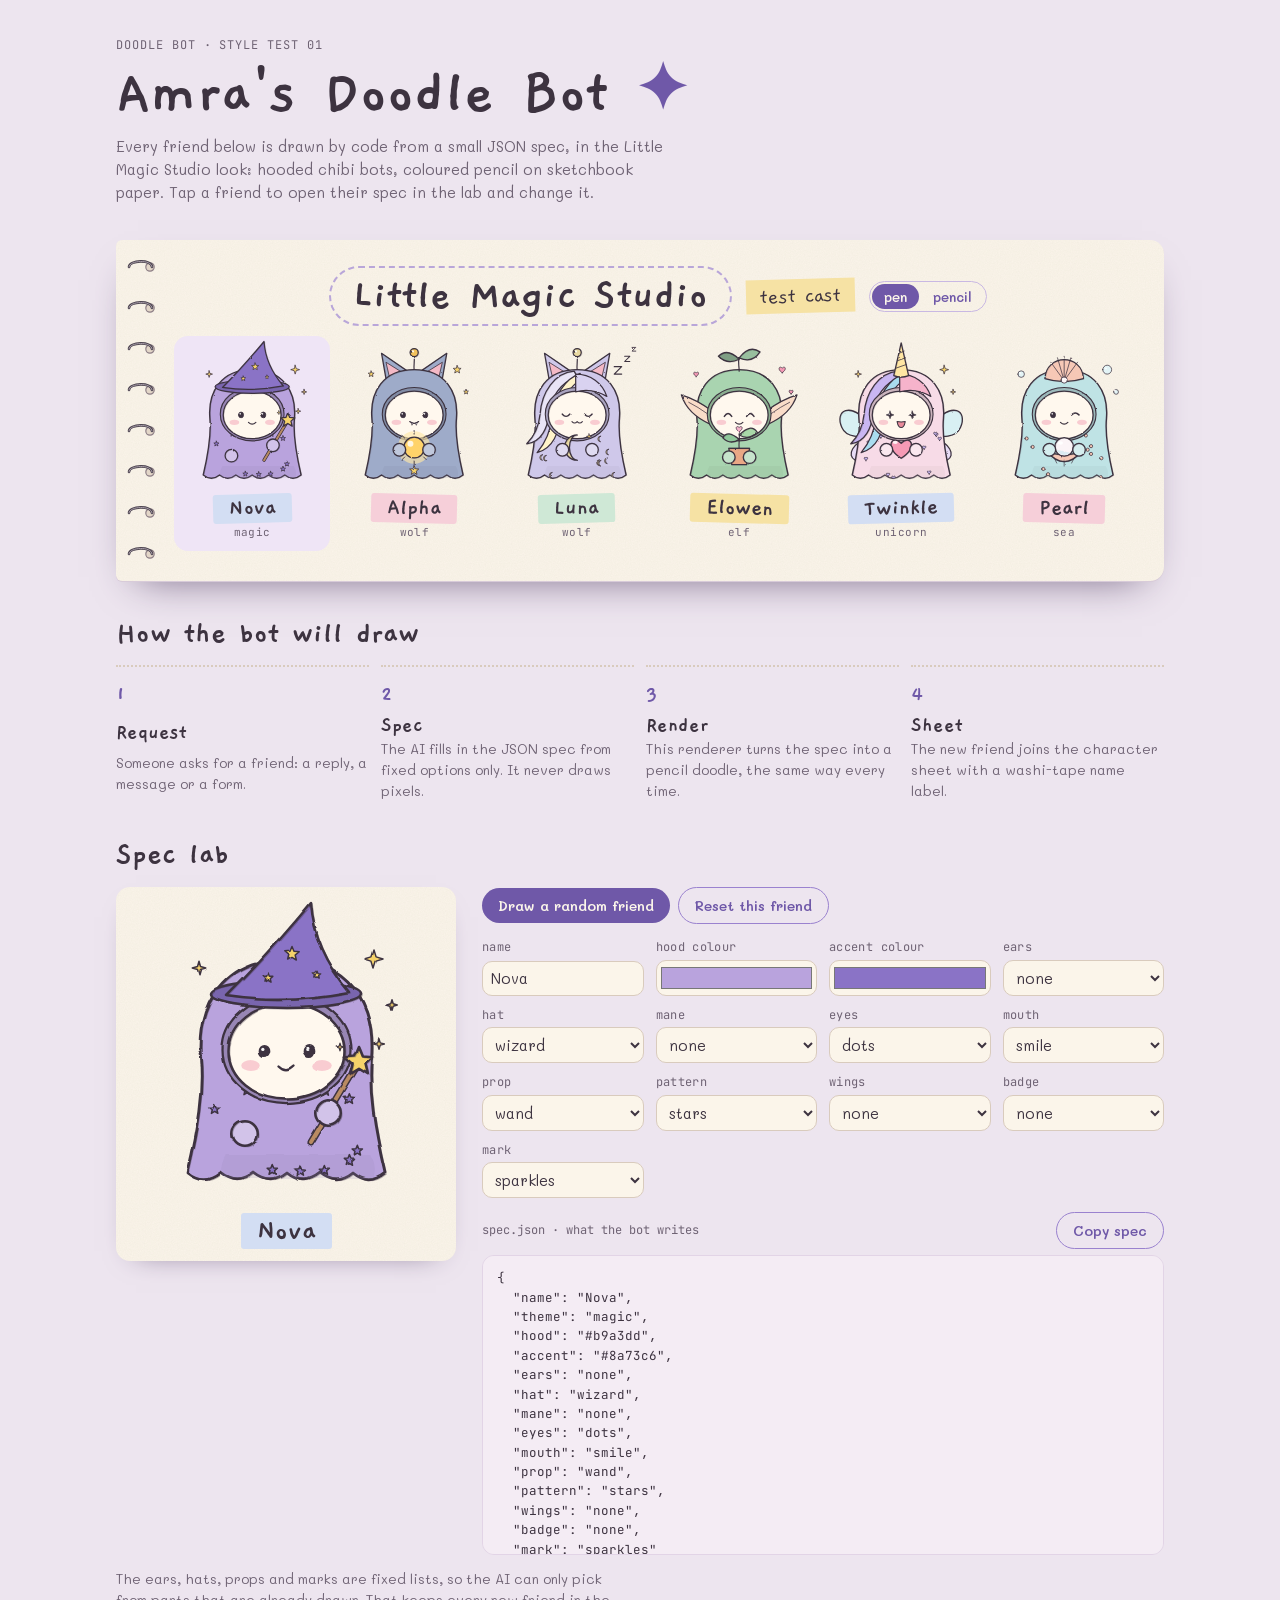
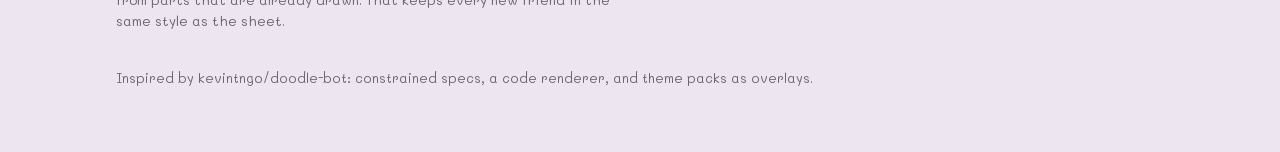
==== docs/index.html @ dc9facf7 "Little Magic Studio doodle bot: renderer, six friends, specs and bot guide Co-Authored-By: Claude Op" ====
<!doctype html>
<html lang="en">
<head>
<meta charset="utf-8">
<meta name="viewport" content="width=device-width, initial-scale=1, viewport-fit=cover">
<title>Amra's Doodle Bot</title>
<meta name="claude:viewport-fit-sides" content="cover">
<link rel="preconnect" href="https://fonts.googleapis.com">
<link rel="stylesheet" href="https://fonts.googleapis.com/css2?family=Gaegu:wght@400;700&family=Mali:wght@400;600&family=JetBrains+Mono:wght@400&display=swap">
<style>
/* Layout: a lilac desk with one sketchbook page on it (the character sheet), then a quiet "spec lab" workbench below. Single sketchbook look on purpose. */
:root {
  color-scheme: light;
  --desk: #ede5ef;
  --paper: #fbf5ea;
  --ink: #3d3340;
  --ink-soft: #6f6374;
  --lilac: #9a82cf;
  --lilac-deep: #6f58a8;
  --washi-pink: #f6cfd9;
  --washi-mint: #cfe8d6;
  --washi-yellow: #f6e2a4;
  --washi-blue: #d3def3;
  --line: #d9cbbd;
  --f-hand: "Gaegu", "Comic Sans MS", "Chalkboard SE", cursive;
  --f-body: "Mali", "Trebuchet MS", system-ui, sans-serif;
  --f-mono: "JetBrains Mono", ui-monospace, Menlo, monospace;
}
* { box-sizing: border-box; }
body {
  background: var(--desk);
  color: var(--ink);
  font-family: var(--f-body);
  font-size: 15px;
  line-height: 1.55;
}
.wrap {
  max-width: 1080px;
  margin: 0 auto;
  padding-block: 28px 56px;
  padding-left: max(16px, env(safe-area-inset-left, 0px));
  padding-right: max(16px, env(safe-area-inset-right, 0px));
  display: grid;
  gap: 36px;
}
header { display: grid; gap: 6px; }
.eyebrow { font-family: var(--f-mono); font-size: 12px; letter-spacing: .08em; text-transform: uppercase; color: var(--ink-soft); }
h1 { font-family: var(--f-hand); font-weight: 700; font-size: clamp(40px, 7vw, 64px); line-height: 1; margin: 0; text-wrap: balance; }
h1 .wand { color: var(--lilac-deep); }
.lede { max-width: 62ch; margin: 4px 0 0; color: var(--ink-soft); }
h2 { font-family: var(--f-hand); font-weight: 700; font-size: 32px; line-height: 1.1; margin: 0; }

/* sketchbook page */
.book { position: relative; background-color: var(--paper); background-image: var(--paper-grain, none); border-radius: 6px 14px 14px 6px; box-shadow: 0 1px 0 #d8cbd9, 0 18px 40px -22px #6b5a7a; padding: 26px 22px 30px 58px; }
.rings { position: absolute; left: 10px; top: 18px; bottom: 18px; width: 34px; display: flex; flex-direction: column; justify-content: space-between; pointer-events: none; }
.rings svg { display: block; }
.sheet-title { display: flex; flex-wrap: wrap; align-items: center; justify-content: center; gap: 4px 14px; text-align: center; margin-bottom: 10px; }
.sheet-title .big { font-family: var(--f-hand); font-weight: 700; font-size: clamp(30px, 5vw, 44px); line-height: 1; padding: 6px 22px; border: 2px dashed #b9a6d9; border-radius: 40px; }
.sheet-title .tag { font-family: var(--f-hand); font-size: 22px; background: var(--washi-yellow); padding: 0 14px; transform: rotate(-1.5deg); }
.looks { display: inline-flex; border: 1.5px solid #c9b8e3; border-radius: 999px; padding: 2px; gap: 2px; }
.looks button { font: 600 13px var(--f-body); color: var(--lilac-deep); background: none; border: 0; border-radius: 999px; padding: 4px 12px; cursor: pointer; }
.looks button[aria-pressed="true"] { background: var(--lilac-deep); color: var(--paper); }
.cast { display: grid; grid-template-columns: repeat(auto-fill, minmax(150px, 1fr)); gap: 10px 6px; }
.friend { appearance: none; border: 0; background: none; padding: 4px 4px 10px; cursor: pointer; display: grid; justify-items: center; gap: 2px; border-radius: 14px; color: inherit; font: inherit; transition: transform .25s ease, background .2s; }
.friend:hover { background: #f3e9f5; }
.friend:focus-visible { outline: 2px dashed var(--lilac-deep); outline-offset: 2px; }
.friend.on { background: #efe5f6; }
.friend svg { width: 100%; max-width: 170px; height: auto; display: block; }
.washi { font-family: var(--f-hand); font-weight: 700; font-size: 24px; line-height: 1.2; padding: 0 16px; border-radius: 3px; }
.friend .theme { font-family: var(--f-mono); font-size: 11px; color: var(--ink-soft); letter-spacing: .04em; }
.hop { animation: hop .5s ease; }
@keyframes hop { 0%,100% { transform: translateY(0) } 40% { transform: translateY(-10px) } }

/* pipeline */
.pipe { display: grid; grid-template-columns: repeat(4, minmax(0, 1fr)); gap: 12px; list-style: none; padding: 0; margin: 0; counter-reset: s; }
.pipe li { counter-increment: s; display: grid; gap: 2px; padding-top: 10px; border-top: 2px dotted var(--line); }
.pipe li::before { content: counter(s); font-family: var(--f-hand); font-weight: 700; font-size: 22px; color: var(--lilac-deep); }
.pipe b { font-family: var(--f-hand); font-size: 22px; font-weight: 700; line-height: 1.1; }
.pipe span { font-size: 13.5px; color: var(--ink-soft); }

/* lab */
.lab { display: grid; grid-template-columns: minmax(0, 340px) minmax(0, 1fr); gap: 26px; align-items: start; }
.stage { background-color: var(--paper); background-image: var(--paper-grain, none); border-radius: 14px; padding: 12px; display: grid; justify-items: center; gap: 8px; box-shadow: 0 10px 28px -20px #6b5a7a; }
.stage svg { width: 100%; max-width: 300px; height: auto; display: block; }
.stage .washi { font-size: 30px; }
.controls { display: grid; gap: 14px; min-width: 0; }
.row { display: flex; flex-wrap: wrap; gap: 8px; align-items: center; }
.fields { display: grid; grid-template-columns: repeat(auto-fill, minmax(140px, 1fr)); gap: 10px 12px; }
.fields label { display: grid; gap: 3px; font-size: 12px; font-family: var(--f-mono); color: var(--ink-soft); letter-spacing: .03em; }
select, input[type="text"] { font: 15px var(--f-body); color: var(--ink); background: var(--paper); border: 1.5px solid var(--line); border-radius: 10px; padding: 6px 8px; width: 100%; }
input[type="color"] { width: 100%; height: 36px; border: 1.5px solid var(--line); border-radius: 10px; background: var(--paper); padding: 2px; cursor: pointer; }
select:focus-visible, input:focus-visible, button:focus-visible { outline: 2px solid var(--lilac-deep); outline-offset: 2px; }
.btn { font: 600 14px var(--f-body); color: var(--paper); background: var(--lilac-deep); border: 0; border-radius: 999px; padding: 8px 16px; cursor: pointer; }
.btn.ghost { background: transparent; color: var(--lilac-deep); border: 1.5px solid var(--lilac); }
.btn:hover { filter: brightness(1.06); }
.spec { min-width: 0; }
.spec-head { display: flex; justify-content: space-between; align-items: center; gap: 8px; margin-bottom: 6px; }
.spec-head span { font-family: var(--f-mono); font-size: 12px; color: var(--ink-soft); }
pre { margin: 0; font: 12.5px/1.55 var(--f-mono); background: #f4ecf4; border: 1.5px solid #e2d4e6; border-radius: 12px; padding: 12px 14px; overflow-x: auto; color: var(--ink); max-height: 300px; }
.note { font-size: 13.5px; color: var(--ink-soft); max-width: 65ch; margin: 0; }
footer { font-size: 13px; color: var(--ink-soft); }

@media (max-width: 720px) {
  .lab { grid-template-columns: minmax(0, 1fr); }
  .pipe { grid-template-columns: repeat(2, minmax(0, 1fr)); }
  .book { padding: 20px 12px 24px 40px; }
  .rings { left: 4px; width: 28px; }
  .cast { grid-template-columns: repeat(2, minmax(0, 1fr)); }
}
@media (prefers-reduced-motion: reduce) { .hop { animation: none; } .friend { transition: none; } }
</style>

</head>
<body>
<svg width="0" height="0" style="position:absolute" aria-hidden="true">
  <defs>
    <!-- coloured-pencil look: speckled grain + slight hand wobble -->
    <filter id="pencil" x="-8%" y="-8%" width="116%" height="116%">
      <feTurbulence type="fractalNoise" baseFrequency="0.85" numOctaves="2" seed="7" result="n"/>
      <feColorMatrix in="n" type="matrix" values="0 0 0 0 0  0 0 0 0 0  0 0 0 0 0  0 0 0 -1.15 1.32" result="a"/>
      <feComposite in="SourceGraphic" in2="a" operator="in" result="g"/>
      <feTurbulence type="turbulence" baseFrequency="0.045" numOctaves="2" seed="3" result="w"/>
      <feDisplacementMap in="g" in2="w" scale="2.6" xChannelSelector="R" yChannelSelector="G"/>
    </filter>
    <!-- fineliner pen: crisp ink, flat colour, a little hand wobble -->
    <filter id="pen" x="-8%" y="-8%" width="116%" height="116%">
      <feTurbulence type="turbulence" baseFrequency="0.04" numOctaves="2" seed="5" result="w"/>
      <feDisplacementMap in="SourceGraphic" in2="w" scale="1.4" xChannelSelector="R" yChannelSelector="G"/>
    </filter>
    <pattern id="hatch" width="3.2" height="3.2" patternUnits="userSpaceOnUse" patternTransform="rotate(38)">
      <line x1="0" y1="0" x2="0" y2="3.2" stroke="#3d3340" stroke-width=".55" opacity=".22"/>
    </pattern>
  </defs>
</svg>

<div class="wrap">
  <header>
    <div class="eyebrow">Doodle bot · style test 01</div>
    <h1>Amra's Doodle Bot <span class="wand">✦</span></h1>
    <p class="lede">Every friend below is drawn by code from a small JSON spec, in the Little Magic Studio look: hooded chibi bots, coloured pencil on sketchbook paper. Tap a friend to open their spec in the lab and change it.</p>
  </header>

  <section class="book" aria-label="Character sheet">
    <div class="rings" id="rings"></div>
    <div class="sheet-title"><span class="big">Little Magic Studio</span><span class="tag">test cast</span><span class="looks" role="group" aria-label="Line style"><button type="button" data-look="pen" aria-pressed="true">pen</button><button type="button" data-look="pencil" aria-pressed="false">pencil</button></span></div>
    <div class="cast" id="cast"></div>
  </section>

  <section aria-labelledby="how">
    <h2 id="how" style="margin-bottom:12px">How the bot will draw</h2>
    <ol class="pipe">
      <li><b>Request</b><span>Someone asks for a friend: a reply, a message or a form.</span></li>
      <li><b>Spec</b><span>The AI fills in the JSON spec from fixed options only. It never draws pixels.</span></li>
      <li><b>Render</b><span>This renderer turns the spec into a pencil doodle, the same way every time.</span></li>
      <li><b>Sheet</b><span>The new friend joins the character sheet with a washi-tape name label.</span></li>
    </ol>
  </section>

  <section aria-labelledby="labh" style="display:grid;gap:14px">
    <h2 id="labh">Spec lab</h2>
    <div class="lab">
      <div class="stage">
        <div id="big"></div>
        <span class="washi" id="bigName">Nova</span>
      </div>
      <div class="controls">
        <div class="row">
          <button class="btn" id="dice" type="button">Draw a random friend</button>
          <button class="btn ghost" id="reset" type="button">Reset this friend</button>
        </div>
        <div class="fields" id="fields"></div>
        <div class="spec">
          <div class="spec-head"><span>spec.json · what the bot writes</span><button class="btn ghost" id="copy" type="button">Copy spec</button></div>
          <pre id="json"></pre>
        </div>
      </div>
    </div>
    <p class="note">The ears, hats, props and marks are fixed lists, so the AI can only pick from parts that are already drawn. That keeps every new friend in the same style as the sheet.</p>
  </section>

  <footer>Inspired by kevintngo/doodle-bot: constrained specs, a code renderer, and theme packs as overlays.</footer>
</div>

<script>
(() => {
  const INK = '#3d3340';

  // ---------- the spec schema: every allowed value ----------
  const OPTIONS = {
    ears:    ['none', 'wolf', 'elf', 'bunny'],
    hat:     ['none', 'wizard', 'horn', 'sprout', 'shell', 'flowers', 'halo'],
    mane:    ['none', 'rainbow', 'moonlight'],
    eyes:    ['dots', 'happy', 'sleepy', 'wink', 'sparkle', 'heart'],
    mouth:   ['smile', 'cat', 'open', 'o', 'fangs'],
    prop:    ['none', 'wand', 'book', 'scroll', 'orb', 'crystal', 'pearl', 'moon', 'plant', 'heart'],
    pattern: ['none', 'stars', 'moons', 'hearts', 'dots'],
    wings:   ['none', 'angel', 'fairy'],
    badge:   ['none', 'star', 'moon', 'heart', 'paw'],
    mark:    ['none', 'sparkles', 'hearts', 'stars', 'zzz', 'music', 'bubbles'],
  };
  const WASHI = ['var(--washi-blue)', 'var(--washi-pink)', 'var(--washi-mint)', 'var(--washi-yellow)'];

    let CAST = [];

  // ---------- tiny helpers ----------
  const clamp = (v) => Math.max(0, Math.min(255, Math.round(v)));
  function shade(hex, amt) { // amt -1..1, negative darkens
    const n = parseInt(hex.slice(1), 16); let r = n >> 16, g = (n >> 8) & 255, b = n & 255;
    const t = amt < 0 ? 0 : 255, p = Math.abs(amt);
    r = clamp(r + (t - r) * p); g = clamp(g + (t - g) * p); b = clamp(b + (t - b) * p);
    return '#' + ((1 << 24) + (r << 16) + (g << 8) + b).toString(16).slice(1);
  }
  function rng(str) { let h = 2166136261; for (const c of str) { h ^= c.charCodeAt(0); h = Math.imul(h, 16777619); } return () => { h ^= h << 13; h ^= h >>> 17; h ^= h << 5; return ((h >>> 0) % 10000) / 10000; }; }
  const P = (d, fill, o = {}) =>
    `<path d="${d}" fill="${fill || 'none'}" stroke="${o.stroke || INK}" stroke-width="${o.w ?? 1.7}" stroke-linejoin="round" stroke-linecap="round"${o.op ? ` opacity="${o.op}"` : ''}${o.tf ? ` transform="${o.tf}"` : ''}/>` +
    (o.sketch ? `<path d="${d}" fill="none" stroke="${INK}" stroke-width=".7" opacity=".35" transform="translate(.9 .7)${o.tf ? ' ' + o.tf : ''}"/>` : '');
  const soft = (d, fill, op = .55) => `<path d="${d}" fill="${fill}" opacity="${op}"/>`;
  const E = (cx, cy, rx, ry) => `M${cx - rx},${cy} a${rx},${ry} 0 1,0 ${2 * rx},0 a${rx},${ry} 0 1,0 ${-2 * rx},0Z`;
  const C = (cx, cy, r) => E(cx, cy, r, r);
  const R = (x, y, w, h, r = 2) => `M${x + r},${y} h${w - 2 * r} q${r},0 ${r},${r} v${h - 2 * r} q0,${r} ${-r},${r} h${-(w - 2 * r)} q${-r},0 ${-r},${-r} v${-(h - 2 * r)} q0,${-r} ${r},${-r}Z`;
  function star(cx, cy, r, n = 5, inner = .45) { let d = ''; for (let i = 0; i < n * 2; i++) { const a = -Math.PI / 2 + i * Math.PI / n, rr = i % 2 ? r * inner : r; d += (i ? 'L' : 'M') + (cx + Math.cos(a) * rr).toFixed(1) + ',' + (cy + Math.sin(a) * rr).toFixed(1); } return d + 'Z'; }
  const sparkle = (cx, cy, r) => star(cx, cy, r, 4, .32);
  const heart = (x, y, r) => `M${x},${y + r * .9} C${x - r * 1.6},${y - r * .1} ${x - r * .8},${y - r * 1.3} ${x},${y - r * .45} C${x + r * .8},${y - r * 1.3} ${x + r * 1.6},${y - r * .1} ${x},${y + r * .9}Z`;
  const crescent = (x, y, r) => `M${x},${y - r} A${r},${r} 0 0,0 ${x},${y + r} A${r * .62},${r} 0 0,1 ${x},${y - r}Z`;
  const mirror = (s) => `<g transform="translate(200 0) scale(-1 1)">${s}</g>`;

  function bodyD() {
    let d = 'M100,40 C142,40 160,70 157,106 C155,128 159,152 166,182';
    for (let i = 0; i < 6; i++) d += ' q-11,9 -22,0';
    return d + ' C41,152 45,128 43,106 C40,70 58,40 100,40Z';
  }

  let uid = 0;
  let LOOK = 'pen';

  // ---------- the renderer: spec in, svg out ----------
  function render(s) {
    const id = 'c' + (++uid);
    const hood = s.hood, acc = s.accent, light = shade(hood, .35), dark = shade(hood, -.18);
    const r = rng(s.name || 'friend');
    const replacesAntenna = ['wizard', 'horn', 'sprout', 'shell'].includes(s.hat);
    let o = '';

    // wings (back)
    if (s.wings === 'angel') { const w = P('M62,118 C22,92 6,118 18,136 C8,148 24,166 44,156 C42,150 52,146 62,138Z', '#fffaf6', { sketch: true }) + P('M28,128 C34,132 40,134 46,134 M24,146 C32,148 40,148 48,146', 'none', { w: 1 }); o += w + mirror(w); }
    if (s.wings === 'fairy') { const w = P('M60,116 C30,80 10,96 20,118 C26,132 46,132 60,126Z', '#d8f0f3', { sketch: true }) + P('M58,132 C34,138 26,156 38,162 C48,166 58,150 60,138Z', '#e8dcf6'); o += w + mirror(w); }

    // ears behind hood
    if (s.ears === 'wolf') { const e = P('M64,64 L56,18 L94,44Z', hood, { sketch: true }) + P('M68,56 L62,30 L86,45Z', '#f4b9c6', { w: 1.1 }); o += e + mirror(e); }
    if (s.ears === 'bunny') { const e = P(E(80, 22, 8, 22), hood, { tf: 'rotate(-14 80 34)', sketch: true }) + P(E(80, 24, 4, 15), '#f4b9c6', { w: 1, tf: 'rotate(-14 80 34)' }); o += e + mirror(e); }

    // antenna
    if (!replacesAntenna) o += P('M100,41 C99,34 101,28 100,22', 'none', { w: 1.6 }) + P(C(100, 17, 5.5), acc, { sketch: true }) + soft(C(98.2, 15.4, 1.6), '#ffffff', .85);

    // hood body + hatching + pattern
    const body = bodyD();
    o += `<clipPath id="${id}b"><path d="${body}"/></clipPath>`;
    o += P(body, hood, { sketch: true, w: 1.9 });
    if (LOOK === 'pencil') o += `<path d="${body}" fill="url(#hatch)"/>`;
    o += soft('M60,170 q-5,8 -2,16 l100,0 q3,-8 -2,-16Z', dark, .18);
    if (s.pattern !== 'none') {
      let pat = '';
      for (let i = 0; i < 26 && (pat.match(/<path/g) || []).length < 10; i++) {
        const x = 48 + r() * 104, y = 126 + r() * 60;
        if (Math.hypot(x - 100, y - 150) < 30) continue;
        const f = { stars: () => P(star(x, y, 3.6), acc, { w: 1 }), moons: () => P(crescent(x, y, 3.8), acc, { w: 1 }), hearts: () => P(heart(x, y, 2.6), acc, { w: 1 }), dots: () => P(C(x, y, 2.2), acc, { w: 1 }) }[s.pattern];
        pat += f();
      }
      o += `<g clip-path="url(#${id}b)">${pat}</g>`;
    }

    // mane strands that sit on the hood
    if (s.mane !== 'none') {
      const cols = s.mane === 'rainbow' ? ['#c9b6f2', '#a9dcef', '#f6b3cb'] : ['#e9e4f6', '#fff3c9', '#d9d2f0'];
      o += P('M96,42 C70,44 52,70 50,100 C48,120 40,132 32,140 C52,138 60,118 62,100 C64,78 78,56 100,50Z', cols[0], { sketch: true });
      o += P('M104,45 C84,52 68,76 66,104 C64,124 56,140 46,152 C68,146 76,124 76,104 C78,82 90,62 106,53Z', cols[1]);
    }

    // elf ears poke out of the hood
    if (s.ears === 'elf') { const e = P('M64,96 Q42,80 22,74 Q30,100 62,114Z', '#f9dcc8', { sketch: true }) + P('M58,100 Q44,90 32,84', 'none', { w: 1 }); o += e + mirror(e); }

    // face opening
    o += P(E(100, 100, 43, 36), dark, { w: 1.5 });
    o += P(E(100, 101, 39, 32), '#fff8ee', { sketch: true });
    if (s.mane !== 'none') o += P('M98,46 C118,46 134,58 140,76 C126,68 112,66 98,70Z', s.mane === 'rainbow' ? '#f6b3cb' : '#d9d2f0');

    // blush, eyes, mouth
    o += soft(E(76, 111, 6.5, 3.6), '#f4a7b9') + soft(E(124, 111, 6.5, 3.6), '#f4a7b9');
    const eye = (x, kind) => ({
      dots: P(E(x, 101, 3.4, 3.9), INK, { w: 1 }) + soft(C(x - 1.1, 99.6, 1.1), '#fff', .95),
      happy: P(`M${x - 5},${103} Q${x},${95} ${x + 5},${103}`, 'none', { w: 2 }),
      sleepy: P(`M${x - 5},${100} Q${x},${106} ${x + 5},${100}`, 'none', { w: 2 }),
      sparkle: P(star(x, 101, 5.2, 4, .38), INK, { w: .8 }) + soft(C(x - 1, 100, .9), '#fff', .9),
      heart: P(heart(x, 101, 4.2), '#e8607e', { w: 1.1 }),
    }[kind]);
    if (s.eyes === 'wink') o += eye(85, 'dots') + P('M110,101 Q115,96 120,101', 'none', { w: 2 });
    else o += eye(85, s.eyes) + eye(115, s.eyes);
    o += ({
      smile: P('M95,111 Q100,116 105,111', 'none', { w: 1.6 }),
      cat: P('M93,110 Q96.5,114 100,110 Q103.5,114 107,110', 'none', { w: 1.5 }),
      open: P('M94.5,110 Q100,111 105.5,110 Q104,118 100,118 Q96,118 94.5,110Z', '#e98b9b', { w: 1.4 }),
      o: P(E(100, 113, 2.6, 3), '#e98b9b', { w: 1.3 }),
      fangs: P('M94,110 Q100,115 106,110', 'none', { w: 1.6 }) + P('M96,111.5 L97,115 L98.4,112.6Z M101.6,112.6 L103,115 L104,111.5Z', '#ffffff', { w: .9 }),
    })[s.mouth];

    // hats (front)
    if (s.hat === 'wizard') {
      o += P(E(100, 63, 50, 9), shade(acc, -.12), { sketch: true });
      o += P('M60,64 Q86,38 116,2 Q118,34 142,62 Q100,70 60,64Z', acc, { sketch: true });
      if (LOOK === 'pencil') o += `<path d="M60,64 Q86,38 116,2 Q118,34 142,62 Q100,70 60,64Z" fill="url(#hatch)"/>`;
      o += P(star(104, 36, 5), '#f6d36b', { w: 1 }) + P(star(88, 52, 3.4), '#f6d36b', { w: 1 }) + P(star(120, 50, 2.6), '#f6d36b', { w: .9 });
    }
    if (s.hat === 'horn') {
      o += P('M90,48 L100,4 L110,48 Q100,52 90,48Z', '#ffe6a3', { sketch: true });
      o += P('M93,38 L107,33 M95,28 L106,24 M97,18 L104,15', 'none', { w: 1.1 });
      o += soft('M98,10 L95,40', '#ffffff', .8);
    }
    if (s.hat === 'sprout') {
      o += P('M100,42 C100,34 98,30 100,24', 'none', { w: 1.6 });
      o += P('M100,26 Q84,10 72,22 Q84,34 100,26Z', shade(hood, -.25), { sketch: true });
      o += P('M100,24 Q114,6 128,16 Q118,32 100,24Z', shade(hood, -.1), { sketch: true });    }
    if (s.hat === 'shell') {
      o += P('M74,52 C76,18 124,18 126,52 Q100,60 74,52Z', acc, { sketch: true });
      o += P('M100,55 L82,30 M100,55 L91,24 M100,55 L100,22 M100,55 L109,24 M100,55 L118,30', 'none', { w: 1 });
      o += P(C(100, 54, 4.2), '#fdf6f8', { w: 1.1 }) + soft(C(98.8, 52.8, 1.2), '#ffffff', .95);
    }
    if (s.hat === 'flowers') {
      const fl = (x, y, c) => { let f = ''; for (let i = 0; i < 5; i++) { const a = i * 1.2566; f += P(C(x + Math.cos(a) * 4.2, y + Math.sin(a) * 4.2, 3.4), c, { w: 1 }); } return f + P(C(x, y, 2.4), '#f6d36b', { w: .9 }); };
      o += fl(74, 56, '#f6b3cb') + fl(100, 44, '#c9b6f2') + fl(126, 56, '#fbe3a0');
    }
    if (s.hat === 'halo') { o += `<path d="${E(100, 24, 24, 6)}" fill="none" stroke="#f3cc5c" stroke-width="4.2"/>` + P(E(100, 24, 26.5, 8), 'none', { w: 1 }) + P(E(100, 24, 21.5, 4), 'none', { w: 1 }); }

    // props, then hands on top (fingers always over the thing held)
    let hands = [[80, 148], [120, 148]];
    const prop = {
      none: () => { hands = [[64, 160], [136, 160]]; return ''; },
      wand: () => { hands = [[72, 156], [128, 142]]; return P('M116,162 L146,112', 'none', { w: 4.6, stroke: INK }) + `<path d="M116,162 L146,112" stroke="#b98b62" stroke-width="2.6" stroke-linecap="round"/>` + P(star(148, 108, 10), '#f6d36b', { sketch: true }) + P(sparkle(162, 96, 3.6), '#f6d36b', { w: .9 }) + P(sparkle(136, 98, 2.6), '#f6d36b', { w: .8 }); },
      book: () => P(R(76, 140, 48, 11, 2), '#c7b5e8', { sketch: true }) + P(R(79, 129, 42, 11, 2), '#f6c8b6', { sketch: true }) + P(R(82, 118, 37, 11, 2), '#bfe3e5') + P('M84,145.5 h40 M86,134.5 h34', 'none', { w: .8 }) + P(star(100, 123.5, 3), '#f6d36b', { w: .8 }),
      scroll: () => P(R(82, 128, 36, 36, 3), '#fbefd9', { sketch: true }) + P(E(100, 128, 19, 3.6), '#efdcb9', { w: 1.2 }) + P(E(100, 164, 19, 3.6), '#efdcb9', { w: 1.2 }) + P('M88,138 h24 M88,145 h20 M88,152 h22', 'none', { w: .9 }),
      orb: () => soft(C(100, 145, 22), '#ffe9a8', .65) + P(C(100, 145, 14), '#ffd36b', { sketch: true }) + soft(C(95, 140, 4), '#ffffff', .8) + [0, 1, 2, 3, 4, 5, 6, 7].map((i) => { const a = i * .785; return P(`M${100 + Math.cos(a) * 18},${145 + Math.sin(a) * 18} L${100 + Math.cos(a) * 23},${145 + Math.sin(a) * 23}`, 'none', { w: 1.2 }); }).join(''),
      crystal: () => P('M100,124 L113,136 L110,160 L100,168 L90,160 L87,136Z', '#c4adf0', { sketch: true }) + P('M87,136 L113,136 M100,124 L100,168 M90,160 L100,136 L110,160', 'none', { w: .9 }) + soft('M92,134 L96,128 L98,150Z', '#ffffff', .6),
      pearl: () => P('M76,150 Q100,178 124,150 Q100,160 76,150Z', acc, { sketch: true }) + P('M86,158 L90,166 M100,162 L100,170 M114,158 L110,166', 'none', { w: .9 }) + P(C(100, 144, 12.5), '#fbf4f7', { sketch: true }) + soft('M90,148 A11,11 0 0,0 108,152', '#cde7f0', .7) + soft(E(95, 139, 3.4, 2.4), '#ffffff', .95),
      moon: () => P(crescent(100, 145, 17), acc, { sketch: true }) + P(sparkle(116, 130, 3.4), '#f6d36b', { w: .9 }),
      plant: () => { hands = [[86, 158], [114, 158]]; return P('M100,148 C99,138 101,132 100,126', 'none', { w: 1.5 }) + P('M100,134 Q84,120 78,132 Q88,142 100,134Z', '#8fc79a', { sketch: true }) + P('M100,128 Q116,112 124,124 Q114,136 100,128Z', '#a9d8a8', { sketch: true }) + P(heart(100, 120, 4.4), '#f6b3cb', { w: 1 }) + P('M86,146 L114,146 L110,168 L90,168Z', '#e9a785', { sketch: true }) + P('M86,146 h28', 'none', { w: 1 }); },
      heart: () => P(heart(100, 146, 15), '#f59ab5', { sketch: true }) + soft(E(92, 138, 3.4, 2.2), '#ffffff', .85),
    }[s.prop]();
    o += prop;
    for (const [x, y] of hands) o += P(C(x, y, 8.5), light, { sketch: true });

    // chest badge
    const badge = { none: '', star: P(star(100, 176, 6.5), '#f6d36b', { w: 1.1 }), moon: P(crescent(100, 176, 6.5), '#f6e3a2', { w: 1.1 }), heart: P(heart(100, 176, 5.4), '#f59ab5', { w: 1.1 }), paw: P(E(100, 178, 4.4, 3.6), light, { w: 1 }) + [[-5, -4], [-1.6, -7], [1.6, -7], [5, -4]].map(([dx, dy]) => P(C(100 + dx, 178 + dy, 1.8), light, { w: .9 })).join('') }[s.badge];
    o += badge;

    // emote marks near the head
    const spots = [[158, 40], [42, 46], [170, 70]];
    const mk = {
      none: () => '',
      sparkles: () => spots.map(([x, y], i) => P(sparkle(x, y, [6, 4.5, 3.5][i]), '#f6d36b', { w: 1 })).join(''),
      hearts: () => spots.map(([x, y], i) => P(heart(x, y, [4.6, 3.6, 3][i]), '#f59ab5', { w: 1 })).join(''),
      stars: () => spots.map(([x, y], i) => P(star(x, y, [5.6, 4.2, 3.4][i]), '#f6d36b', { w: 1 })).join(''),
      zzz: () => P('M150,36 h10 l-10,10 h10', 'none', { w: 1.6 }) + P('M164,22 h7 l-7,7 h7', 'none', { w: 1.4 }) + P('M174,10 h5 l-5,5 h5', 'none', { w: 1.2 }),
      music: () => P(E(152, 50, 4, 3), INK, { w: 1, tf: 'rotate(-18 152 50)' }) + P('M155.5,49 L157,30 Q164,32 166,38', 'none', { w: 1.5 }) + P(E(40, 56, 3, 2.3), INK, { w: 1, tf: 'rotate(-18 40 56)' }) + P('M42.6,55 L43.6,42', 'none', { w: 1.3 }),
      bubbles: () => spots.map(([x, y], i) => P(C(x, y, [6, 4.4, 3.2][i]), '#e3f4f6', { w: 1 }) + soft(C(x - 1.6, y - 1.6, 1.2), '#ffffff', .95)).join(''),
    }[s.mark];
    o += mk();

    return `<svg viewBox="0 0 200 204" role="img" aria-label="${s.name}, a ${s.theme || 'magic'} doodle friend"><g filter="url(#${LOOK})">${o}</g></svg>`;
  }

  // ---------- page wiring ----------
  const paper = `<svg xmlns='http://www.w3.org/2000/svg' width='260' height='260'><filter id='n'><feTurbulence type='fractalNoise' baseFrequency='.85' numOctaves='2' stitchTiles='stitch'/><feColorMatrix values='0 0 0 0 .42  0 0 0 0 .36  0 0 0 0 .3  0 0 0 .1 0'/></filter><rect width='100%' height='100%' filter='url(#n)'/></svg>`;
  document.documentElement.style.setProperty('--paper-grain', `url("data:image/svg+xml,${encodeURIComponent(paper)}")`);

  const rings = document.getElementById('rings');
  const ringSvg = `<svg viewBox="0 0 34 18" width="34" height="18"><circle cx="24" cy="9" r="4.2" fill="#e3d6c8" stroke="#8d7f86" stroke-width="1.2"/><path d="M3,9 C3,2 26,1 26,9" fill="none" stroke="#4d4550" stroke-width="2.6" stroke-linecap="round"/><path d="M3,9 C3,2 26,1 26,9" fill="none" stroke="#a79ca8" stroke-width="1" stroke-linecap="round"/></svg>`;
  function drawRings() { const h = rings.parentElement.clientHeight; const n = Math.max(6, Math.floor((h - 36) / 34)); rings.innerHTML = ringSvg.repeat(n); }

  let cast = [];
  let current = 0, work = {};

  const castEl = document.getElementById('cast');
  function drawCast() {
    castEl.innerHTML = cast.map((c, i) => `<button class="friend${i === current ? ' on' : ''}" type="button" data-i="${i}" aria-pressed="${i === current}">${render(c)}<span class="washi" style="background:${WASHI[i % 4]};transform:rotate(${i % 2 ? 1.5 : -1.5}deg)">${esc(c.name)}</span><span class="theme">${esc(c.theme)}</span></button>`).join('');
  }
  const esc = (t) => String(t).replace(/[&<>"]/g, (m) => ({ '&': '&amp;', '<': '&lt;', '>': '&gt;', '"': '&quot;' })[m]);

  castEl.addEventListener('click', (e) => {
    const b = e.target.closest('.friend'); if (!b) return;
    current = +b.dataset.i; work = { ...cast[current] };
    syncFields(); drawAll();
    const el = castEl.querySelector(`[data-i="${current}"]`); el.classList.add('hop');
    document.getElementById('labh').scrollIntoView({ behavior: matchMedia('(prefers-reduced-motion: reduce)').matches ? 'auto' : 'smooth', block: 'start' });
  });

  const fieldsEl = document.getElementById('fields');
  fieldsEl.innerHTML =
    `<label for="f-name">name<input type="text" id="f-name" maxlength="16"></label>` +
    `<label for="f-hood">hood colour<input type="color" id="f-hood"></label>` +
    `<label for="f-accent">accent colour<input type="color" id="f-accent"></label>` +
    Object.entries(OPTIONS).map(([k, vals]) => `<label for="f-${k}">${k}<select id="f-${k}">${vals.map((v) => `<option>${v}</option>`).join('')}</select></label>`).join('');

  function syncFields() {
    document.getElementById('f-name').value = work.name;
    document.getElementById('f-hood').value = work.hood;
    document.getElementById('f-accent').value = work.accent;
    for (const k of Object.keys(OPTIONS)) document.getElementById('f-' + k).value = work[k];
  }
  fieldsEl.addEventListener('input', (e) => {
    const k = e.target.id.slice(2); if (!k) return;
    work[k] = e.target.value || (k === 'name' ? 'Friend' : work[k]);
    cast[current] = { ...work };
    drawAll();
  });

  function specJson(s) {
    const { name, theme, hood, accent, ...rest } = s;
    return JSON.stringify({ name, theme, hood, accent, ...rest }, null, 2);
  }
  function drawAll() {
    document.getElementById('big').innerHTML = render(work);
    document.getElementById('bigName').textContent = work.name;
    document.getElementById('bigName').style.background = WASHI[current % 4];
    document.getElementById('json').textContent = specJson(work);
    drawCast();
  }

  const NAMES = ['Mochi', 'Willow', 'Orion', 'Sable', 'Clover', 'Juniper', 'Selene', 'Bramble', 'Opal', 'Fenrir', 'Lumi', 'Coral'];
  const HOODS = ['#b9a3dd', '#9eabc9', '#cfc8ea', '#a9d4b0', '#f7dbe7', '#bfe3e5', '#f6d9b8', '#d7c4ee', '#c6dcef', '#e8c6d6'];
  const ACCENTS = ['#8a73c6', '#f2c25b', '#f4a7b9', '#c9b6f2', '#f6c8b6', '#8fc79a', '#e9d9a0'];
  const THEMES = { wolf: { ears: 'wolf' }, elf: { ears: 'elf', hat: 'sprout' }, unicorn: { hat: 'horn', mane: 'rainbow' }, sea: { hat: 'shell', prop: 'pearl' }, magic: { hat: 'wizard' } };
  const pick = (a) => a[Math.floor(Math.random() * a.length)];
  document.getElementById('dice').addEventListener('click', () => {
    const theme = pick(Object.keys(THEMES));
    work = { name: pick(NAMES), theme, hood: pick(HOODS), accent: pick(ACCENTS) };
    for (const [k, vals] of Object.entries(OPTIONS)) work[k] = pick(vals);
    if (Math.random() < .5) work.wings = 'none';
    Object.assign(work, THEMES[theme]);
    if (work.hat === 'horn' && work.ears === 'wolf') work.ears = 'none';
    cast[current] = { ...work };
    syncFields(); drawAll();
  });
  document.getElementById('reset').addEventListener('click', () => { work = { ...CAST[current] }; cast[current] = { ...work }; syncFields(); drawAll(); });
  document.getElementById('copy').addEventListener('click', async (e) => {
    const btn = e.currentTarget, txt = document.getElementById('json').textContent;
    try { await navigator.clipboard.writeText(txt); btn.textContent = 'Copied'; }
    catch { const sel = getSelection(), rg = document.createRange(); rg.selectNodeContents(document.getElementById('json')); sel.removeAllRanges(); sel.addRange(rg); btn.textContent = 'Selected, press copy'; }
    setTimeout(() => (btn.textContent = 'Copy spec'), 1600);
  });

  document.querySelector('.looks').addEventListener('click', (e) => {
    const b = e.target.closest('button'); if (!b) return;
    LOOK = b.dataset.look;
    document.querySelectorAll('.looks button').forEach((x) => x.setAttribute('aria-pressed', String(x === b)));
    drawAll();
  });

  fetch('cast.json', { cache: 'no-cache' }).then((r) => r.json()).then((d) => {
    CAST = d.friends; cast = CAST.map((c) => ({ ...c })); work = { ...cast[0] };
    syncFields(); drawAll(); drawRings();
  }).catch(() => { castEl.textContent = 'The character sheet could not load. Refresh to try again.'; });
  addEventListener('resize', drawRings);
})();
</script>

</body>
</html>
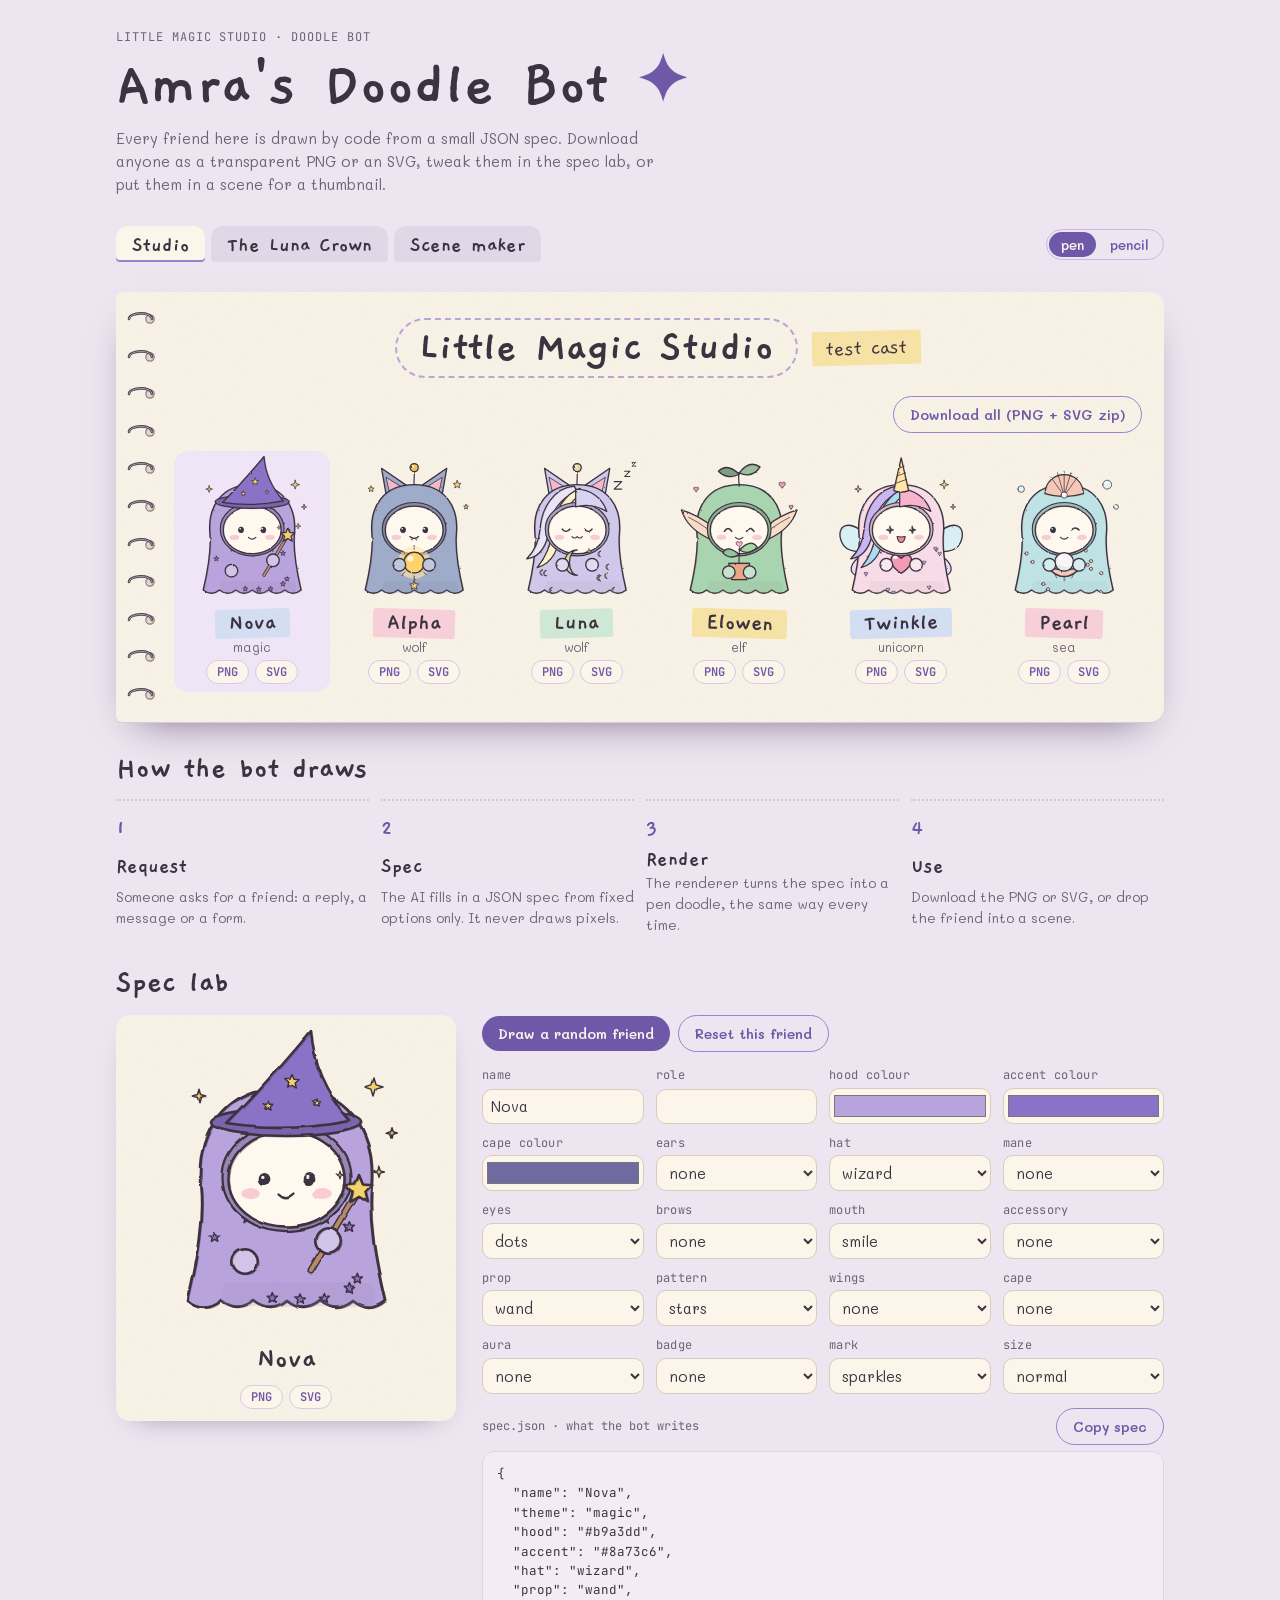
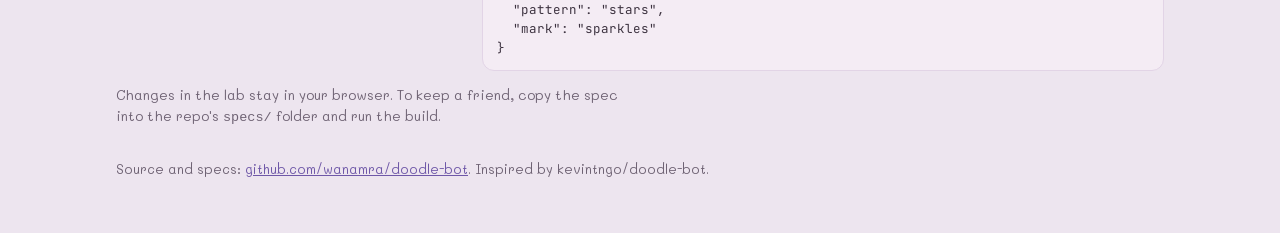
==== commit 427fbbdd: "Downloads, The Luna Crown cast and scene maker - PNG (transparent, 1080px) and SVG downloads per cha" ====
--- a/docs/index.html
+++ b/docs/index.html
@@ -4,164 +4,55 @@
 <meta charset="utf-8">
 <meta name="viewport" content="width=device-width, initial-scale=1, viewport-fit=cover">
 <title>Amra's Doodle Bot</title>
-<meta name="claude:viewport-fit-sides" content="cover">
+<meta name="description" content="Hooded chibi friends drawn by code from JSON specs, in the Little Magic Studio style. Download any friend as PNG or SVG, or make a scene.">
 <link rel="preconnect" href="https://fonts.googleapis.com">
-<link rel="stylesheet" href="https://fonts.googleapis.com/css2?family=Gaegu:wght@400;700&family=Mali:wght@400;600&family=JetBrains+Mono:wght@400&display=swap">
-<style>
-/* Layout: a lilac desk with one sketchbook page on it (the character sheet), then a quiet "spec lab" workbench below. Single sketchbook look on purpose. */
-:root {
-  color-scheme: light;
-  --desk: #ede5ef;
-  --paper: #fbf5ea;
-  --ink: #3d3340;
-  --ink-soft: #6f6374;
-  --lilac: #9a82cf;
-  --lilac-deep: #6f58a8;
-  --washi-pink: #f6cfd9;
-  --washi-mint: #cfe8d6;
-  --washi-yellow: #f6e2a4;
-  --washi-blue: #d3def3;
-  --line: #d9cbbd;
-  --f-hand: "Gaegu", "Comic Sans MS", "Chalkboard SE", cursive;
-  --f-body: "Mali", "Trebuchet MS", system-ui, sans-serif;
-  --f-mono: "JetBrains Mono", ui-monospace, Menlo, monospace;
-}
-* { box-sizing: border-box; }
-body {
-  background: var(--desk);
-  color: var(--ink);
-  font-family: var(--f-body);
-  font-size: 15px;
-  line-height: 1.55;
-}
-.wrap {
-  max-width: 1080px;
-  margin: 0 auto;
-  padding-block: 28px 56px;
-  padding-left: max(16px, env(safe-area-inset-left, 0px));
-  padding-right: max(16px, env(safe-area-inset-right, 0px));
-  display: grid;
-  gap: 36px;
-}
-header { display: grid; gap: 6px; }
-.eyebrow { font-family: var(--f-mono); font-size: 12px; letter-spacing: .08em; text-transform: uppercase; color: var(--ink-soft); }
-h1 { font-family: var(--f-hand); font-weight: 700; font-size: clamp(40px, 7vw, 64px); line-height: 1; margin: 0; text-wrap: balance; }
-h1 .wand { color: var(--lilac-deep); }
-.lede { max-width: 62ch; margin: 4px 0 0; color: var(--ink-soft); }
-h2 { font-family: var(--f-hand); font-weight: 700; font-size: 32px; line-height: 1.1; margin: 0; }
-
-/* sketchbook page */
-.book { position: relative; background-color: var(--paper); background-image: var(--paper-grain, none); border-radius: 6px 14px 14px 6px; box-shadow: 0 1px 0 #d8cbd9, 0 18px 40px -22px #6b5a7a; padding: 26px 22px 30px 58px; }
-.rings { position: absolute; left: 10px; top: 18px; bottom: 18px; width: 34px; display: flex; flex-direction: column; justify-content: space-between; pointer-events: none; }
-.rings svg { display: block; }
-.sheet-title { display: flex; flex-wrap: wrap; align-items: center; justify-content: center; gap: 4px 14px; text-align: center; margin-bottom: 10px; }
-.sheet-title .big { font-family: var(--f-hand); font-weight: 700; font-size: clamp(30px, 5vw, 44px); line-height: 1; padding: 6px 22px; border: 2px dashed #b9a6d9; border-radius: 40px; }
-.sheet-title .tag { font-family: var(--f-hand); font-size: 22px; background: var(--washi-yellow); padding: 0 14px; transform: rotate(-1.5deg); }
-.looks { display: inline-flex; border: 1.5px solid #c9b8e3; border-radius: 999px; padding: 2px; gap: 2px; }
-.looks button { font: 600 13px var(--f-body); color: var(--lilac-deep); background: none; border: 0; border-radius: 999px; padding: 4px 12px; cursor: pointer; }
-.looks button[aria-pressed="true"] { background: var(--lilac-deep); color: var(--paper); }
-.cast { display: grid; grid-template-columns: repeat(auto-fill, minmax(150px, 1fr)); gap: 10px 6px; }
-.friend { appearance: none; border: 0; background: none; padding: 4px 4px 10px; cursor: pointer; display: grid; justify-items: center; gap: 2px; border-radius: 14px; color: inherit; font: inherit; transition: transform .25s ease, background .2s; }
-.friend:hover { background: #f3e9f5; }
-.friend:focus-visible { outline: 2px dashed var(--lilac-deep); outline-offset: 2px; }
-.friend.on { background: #efe5f6; }
-.friend svg { width: 100%; max-width: 170px; height: auto; display: block; }
-.washi { font-family: var(--f-hand); font-weight: 700; font-size: 24px; line-height: 1.2; padding: 0 16px; border-radius: 3px; }
-.friend .theme { font-family: var(--f-mono); font-size: 11px; color: var(--ink-soft); letter-spacing: .04em; }
-.hop { animation: hop .5s ease; }
-@keyframes hop { 0%,100% { transform: translateY(0) } 40% { transform: translateY(-10px) } }
-
-/* pipeline */
-.pipe { display: grid; grid-template-columns: repeat(4, minmax(0, 1fr)); gap: 12px; list-style: none; padding: 0; margin: 0; counter-reset: s; }
-.pipe li { counter-increment: s; display: grid; gap: 2px; padding-top: 10px; border-top: 2px dotted var(--line); }
-.pipe li::before { content: counter(s); font-family: var(--f-hand); font-weight: 700; font-size: 22px; color: var(--lilac-deep); }
-.pipe b { font-family: var(--f-hand); font-size: 22px; font-weight: 700; line-height: 1.1; }
-.pipe span { font-size: 13.5px; color: var(--ink-soft); }
-
-/* lab */
-.lab { display: grid; grid-template-columns: minmax(0, 340px) minmax(0, 1fr); gap: 26px; align-items: start; }
-.stage { background-color: var(--paper); background-image: var(--paper-grain, none); border-radius: 14px; padding: 12px; display: grid; justify-items: center; gap: 8px; box-shadow: 0 10px 28px -20px #6b5a7a; }
-.stage svg { width: 100%; max-width: 300px; height: auto; display: block; }
-.stage .washi { font-size: 30px; }
-.controls { display: grid; gap: 14px; min-width: 0; }
-.row { display: flex; flex-wrap: wrap; gap: 8px; align-items: center; }
-.fields { display: grid; grid-template-columns: repeat(auto-fill, minmax(140px, 1fr)); gap: 10px 12px; }
-.fields label { display: grid; gap: 3px; font-size: 12px; font-family: var(--f-mono); color: var(--ink-soft); letter-spacing: .03em; }
-select, input[type="text"] { font: 15px var(--f-body); color: var(--ink); background: var(--paper); border: 1.5px solid var(--line); border-radius: 10px; padding: 6px 8px; width: 100%; }
-input[type="color"] { width: 100%; height: 36px; border: 1.5px solid var(--line); border-radius: 10px; background: var(--paper); padding: 2px; cursor: pointer; }
-select:focus-visible, input:focus-visible, button:focus-visible { outline: 2px solid var(--lilac-deep); outline-offset: 2px; }
-.btn { font: 600 14px var(--f-body); color: var(--paper); background: var(--lilac-deep); border: 0; border-radius: 999px; padding: 8px 16px; cursor: pointer; }
-.btn.ghost { background: transparent; color: var(--lilac-deep); border: 1.5px solid var(--lilac); }
-.btn:hover { filter: brightness(1.06); }
-.spec { min-width: 0; }
-.spec-head { display: flex; justify-content: space-between; align-items: center; gap: 8px; margin-bottom: 6px; }
-.spec-head span { font-family: var(--f-mono); font-size: 12px; color: var(--ink-soft); }
-pre { margin: 0; font: 12.5px/1.55 var(--f-mono); background: #f4ecf4; border: 1.5px solid #e2d4e6; border-radius: 12px; padding: 12px 14px; overflow-x: auto; color: var(--ink); max-height: 300px; }
-.note { font-size: 13.5px; color: var(--ink-soft); max-width: 65ch; margin: 0; }
-footer { font-size: 13px; color: var(--ink-soft); }
-
-@media (max-width: 720px) {
-  .lab { grid-template-columns: minmax(0, 1fr); }
-  .pipe { grid-template-columns: repeat(2, minmax(0, 1fr)); }
-  .book { padding: 20px 12px 24px 40px; }
-  .rings { left: 4px; width: 28px; }
-  .cast { grid-template-columns: repeat(2, minmax(0, 1fr)); }
-}
-@media (prefers-reduced-motion: reduce) { .hop { animation: none; } .friend { transition: none; } }
-</style>
-
+<link rel="preconnect" href="https://fonts.gstatic.com" crossorigin>
+<link rel="stylesheet" href="https://fonts.googleapis.com/css2?family=Gaegu:wght@400;700&family=Mali:wght@400;600&family=JetBrains+Mono:wght@400;600&display=swap">
+<link rel="stylesheet" href="style.css">
+<link rel="icon" href="data:image/svg+xml,%3Csvg xmlns='http://www.w3.org/2000/svg' viewBox='0 0 32 32'%3E%3Crect width='32' height='32' rx='8' fill='%232f2a52'/%3E%3Cpath d='M17 6 A10 10 0 0 0 17 26 A6.5 10 0 0 1 17 6Z' fill='%23fbf2d5'/%3E%3C/svg%3E">
 </head>
 <body>
-<svg width="0" height="0" style="position:absolute" aria-hidden="true">
-  <defs>
-    <!-- coloured-pencil look: speckled grain + slight hand wobble -->
-    <filter id="pencil" x="-8%" y="-8%" width="116%" height="116%">
-      <feTurbulence type="fractalNoise" baseFrequency="0.85" numOctaves="2" seed="7" result="n"/>
-      <feColorMatrix in="n" type="matrix" values="0 0 0 0 0  0 0 0 0 0  0 0 0 0 0  0 0 0 -1.15 1.32" result="a"/>
-      <feComposite in="SourceGraphic" in2="a" operator="in" result="g"/>
-      <feTurbulence type="turbulence" baseFrequency="0.045" numOctaves="2" seed="3" result="w"/>
-      <feDisplacementMap in="g" in2="w" scale="2.6" xChannelSelector="R" yChannelSelector="G"/>
-    </filter>
-    <!-- fineliner pen: crisp ink, flat colour, a little hand wobble -->
-    <filter id="pen" x="-8%" y="-8%" width="116%" height="116%">
-      <feTurbulence type="turbulence" baseFrequency="0.04" numOctaves="2" seed="5" result="w"/>
-      <feDisplacementMap in="SourceGraphic" in2="w" scale="1.4" xChannelSelector="R" yChannelSelector="G"/>
-    </filter>
-    <pattern id="hatch" width="3.2" height="3.2" patternUnits="userSpaceOnUse" patternTransform="rotate(38)">
-      <line x1="0" y1="0" x2="0" y2="3.2" stroke="#3d3340" stroke-width=".55" opacity=".22"/>
-    </pattern>
-  </defs>
-</svg>
-
 <div class="wrap">
   <header>
-    <div class="eyebrow">Doodle bot · style test 01</div>
+    <div class="eyebrow">Little Magic Studio · doodle bot</div>
     <h1>Amra's Doodle Bot <span class="wand">✦</span></h1>
-    <p class="lede">Every friend below is drawn by code from a small JSON spec, in the Little Magic Studio look: hooded chibi bots, coloured pencil on sketchbook paper. Tap a friend to open their spec in the lab and change it.</p>
+    <p class="lede">Every friend here is drawn by code from a small JSON spec. Download anyone as a transparent PNG or an SVG, tweak them in the spec lab, or put them in a scene for a thumbnail.</p>
   </header>
 
-  <section class="book" aria-label="Character sheet">
+  <div class="bar">
+    <nav class="tabs" aria-label="Pages">
+      <a href="#" data-view="studio">Studio</a>
+      <a href="#luna-crown" data-view="luna-crown">The Luna Crown</a>
+      <a href="#scenes" data-view="scenes">Scene maker</a>
+    </nav>
+    <span class="looks" role="group" aria-label="Line style"><button type="button" data-look="pen" aria-pressed="true">pen</button><button type="button" data-look="pencil" aria-pressed="false">pencil</button></span>
+  </div>
+
+  <!-- character sheet (Studio or a series) -->
+  <section class="book" id="book" aria-label="Character sheet">
     <div class="rings" id="rings"></div>
-    <div class="sheet-title"><span class="big">Little Magic Studio</span><span class="tag">test cast</span><span class="looks" role="group" aria-label="Line style"><button type="button" data-look="pen" aria-pressed="true">pen</button><button type="button" data-look="pencil" aria-pressed="false">pencil</button></span></div>
-    <div class="cast" id="cast"></div>
+    <div class="sheet-title" id="sheetTitle"></div>
+    <div class="sheet-tools"><button class="btn ghost" id="zipAll" type="button">Download all (PNG + SVG zip)</button></div>
+    <div id="sheet"></div>
   </section>
 
-  <section aria-labelledby="how">
-    <h2 id="how" style="margin-bottom:12px">How the bot will draw</h2>
+  <section id="how" aria-labelledby="howh">
+    <h2 id="howh" style="margin-bottom:12px">How the bot draws</h2>
     <ol class="pipe">
       <li><b>Request</b><span>Someone asks for a friend: a reply, a message or a form.</span></li>
-      <li><b>Spec</b><span>The AI fills in the JSON spec from fixed options only. It never draws pixels.</span></li>
-      <li><b>Render</b><span>This renderer turns the spec into a pencil doodle, the same way every time.</span></li>
-      <li><b>Sheet</b><span>The new friend joins the character sheet with a washi-tape name label.</span></li>
+      <li><b>Spec</b><span>The AI fills in a JSON spec from fixed options only. It never draws pixels.</span></li>
+      <li><b>Render</b><span>The renderer turns the spec into a pen doodle, the same way every time.</span></li>
+      <li><b>Use</b><span>Download the PNG or SVG, or drop the friend into a scene.</span></li>
     </ol>
   </section>
 
-  <section aria-labelledby="labh" style="display:grid;gap:14px">
+  <section id="lab" aria-labelledby="labh" style="display:grid;gap:14px">
     <h2 id="labh">Spec lab</h2>
-    <div class="lab">
+    <div class="bench">
       <div class="stage">
         <div id="big"></div>
         <span class="washi" id="bigName">Nova</span>
+        <div class="dl"><button type="button" data-lab-dl="png">PNG</button><button type="button" data-lab-dl="svg">SVG</button></div>
       </div>
       <div class="controls">
         <div class="row">
@@ -175,292 +66,51 @@
         </div>
       </div>
     </div>
-    <p class="note">The ears, hats, props and marks are fixed lists, so the AI can only pick from parts that are already drawn. That keeps every new friend in the same style as the sheet.</p>
+    <p class="note">Changes in the lab stay in your browser. To keep a friend, copy the spec into the repo's <code>specs/</code> folder and run the build.</p>
   </section>
 
-  <footer>Inspired by kevintngo/doodle-bot: constrained specs, a code renderer, and theme packs as overlays.</footer>
+  <!-- scene maker -->
+  <section id="scenes" aria-labelledby="sceneh" style="display:grid;gap:14px" hidden>
+    <h2 id="sceneh">Scene maker</h2>
+    <div class="bench wide">
+      <div class="scene-stage"><canvas id="sceneCanvas" class="scene-canvas" width="1080" height="1920" aria-label="Scene preview"></canvas></div>
+      <div class="controls">
+        <div>
+          <div class="spec-head"><span>scene ideas</span></div>
+          <div class="presets" id="presets"></div>
+        </div>
+        <div class="fields">
+          <label for="s-frame">frame<select id="s-frame">
+            <option value="story">9:16 story / TikTok</option>
+            <option value="square">1:1 square</option>
+            <option value="wide">16:9 thumbnail</option>
+          </select></label>
+          <label for="s-bg">background<select id="s-bg">
+            <option value="forest">moonlit forest</option>
+            <option value="hall">pack hall</option>
+            <option value="throne">throne room</option>
+            <option value="sky">night sky</option>
+            <option value="paper">sketchbook paper</option>
+          </select></label>
+          <label for="s-1">character 1<select id="s-1"></select></label>
+          <label for="s-2">character 2<select id="s-2"></select></label>
+          <label for="s-3">character 3<select id="s-3"></select></label>
+          <label for="s-4">character 4<select id="s-4"></select></label>
+          <label for="s-cap" class="span2">caption (optional)<input type="text" id="s-cap" maxlength="40" placeholder="She was the true Luna all along"></label>
+        </div>
+        <div class="row">
+          <button class="btn" id="scenePng" type="button">Download scene PNG</button>
+          <span class="toast" id="sceneToast" role="status"></span>
+        </div>
+        <p class="note">The PNG is full size (1080 × 1920 for stories), ready for CapCut, Canva or TikTok.</p>
+      </div>
+    </div>
+  </section>
+
+  <footer>Source and specs: <a href="https://github.com/wanamra/doodle-bot">github.com/wanamra/doodle-bot</a>. Inspired by kevintngo/doodle-bot.</footer>
 </div>
 
-<script>
-(() => {
-  const INK = '#3d3340';
-
-  // ---------- the spec schema: every allowed value ----------
-  const OPTIONS = {
-    ears:    ['none', 'wolf', 'elf', 'bunny'],
-    hat:     ['none', 'wizard', 'horn', 'sprout', 'shell', 'flowers', 'halo'],
-    mane:    ['none', 'rainbow', 'moonlight'],
-    eyes:    ['dots', 'happy', 'sleepy', 'wink', 'sparkle', 'heart'],
-    mouth:   ['smile', 'cat', 'open', 'o', 'fangs'],
-    prop:    ['none', 'wand', 'book', 'scroll', 'orb', 'crystal', 'pearl', 'moon', 'plant', 'heart'],
-    pattern: ['none', 'stars', 'moons', 'hearts', 'dots'],
-    wings:   ['none', 'angel', 'fairy'],
-    badge:   ['none', 'star', 'moon', 'heart', 'paw'],
-    mark:    ['none', 'sparkles', 'hearts', 'stars', 'zzz', 'music', 'bubbles'],
-  };
-  const WASHI = ['var(--washi-blue)', 'var(--washi-pink)', 'var(--washi-mint)', 'var(--washi-yellow)'];
-
-    let CAST = [];
-
-  // ---------- tiny helpers ----------
-  const clamp = (v) => Math.max(0, Math.min(255, Math.round(v)));
-  function shade(hex, amt) { // amt -1..1, negative darkens
-    const n = parseInt(hex.slice(1), 16); let r = n >> 16, g = (n >> 8) & 255, b = n & 255;
-    const t = amt < 0 ? 0 : 255, p = Math.abs(amt);
-    r = clamp(r + (t - r) * p); g = clamp(g + (t - g) * p); b = clamp(b + (t - b) * p);
-    return '#' + ((1 << 24) + (r << 16) + (g << 8) + b).toString(16).slice(1);
-  }
-  function rng(str) { let h = 2166136261; for (const c of str) { h ^= c.charCodeAt(0); h = Math.imul(h, 16777619); } return () => { h ^= h << 13; h ^= h >>> 17; h ^= h << 5; return ((h >>> 0) % 10000) / 10000; }; }
-  const P = (d, fill, o = {}) =>
-    `<path d="${d}" fill="${fill || 'none'}" stroke="${o.stroke || INK}" stroke-width="${o.w ?? 1.7}" stroke-linejoin="round" stroke-linecap="round"${o.op ? ` opacity="${o.op}"` : ''}${o.tf ? ` transform="${o.tf}"` : ''}/>` +
-    (o.sketch ? `<path d="${d}" fill="none" stroke="${INK}" stroke-width=".7" opacity=".35" transform="translate(.9 .7)${o.tf ? ' ' + o.tf : ''}"/>` : '');
-  const soft = (d, fill, op = .55) => `<path d="${d}" fill="${fill}" opacity="${op}"/>`;
-  const E = (cx, cy, rx, ry) => `M${cx - rx},${cy} a${rx},${ry} 0 1,0 ${2 * rx},0 a${rx},${ry} 0 1,0 ${-2 * rx},0Z`;
-  const C = (cx, cy, r) => E(cx, cy, r, r);
-  const R = (x, y, w, h, r = 2) => `M${x + r},${y} h${w - 2 * r} q${r},0 ${r},${r} v${h - 2 * r} q0,${r} ${-r},${r} h${-(w - 2 * r)} q${-r},0 ${-r},${-r} v${-(h - 2 * r)} q0,${-r} ${r},${-r}Z`;
-  function star(cx, cy, r, n = 5, inner = .45) { let d = ''; for (let i = 0; i < n * 2; i++) { const a = -Math.PI / 2 + i * Math.PI / n, rr = i % 2 ? r * inner : r; d += (i ? 'L' : 'M') + (cx + Math.cos(a) * rr).toFixed(1) + ',' + (cy + Math.sin(a) * rr).toFixed(1); } return d + 'Z'; }
-  const sparkle = (cx, cy, r) => star(cx, cy, r, 4, .32);
-  const heart = (x, y, r) => `M${x},${y + r * .9} C${x - r * 1.6},${y - r * .1} ${x - r * .8},${y - r * 1.3} ${x},${y - r * .45} C${x + r * .8},${y - r * 1.3} ${x + r * 1.6},${y - r * .1} ${x},${y + r * .9}Z`;
-  const crescent = (x, y, r) => `M${x},${y - r} A${r},${r} 0 0,0 ${x},${y + r} A${r * .62},${r} 0 0,1 ${x},${y - r}Z`;
-  const mirror = (s) => `<g transform="translate(200 0) scale(-1 1)">${s}</g>`;
-
-  function bodyD() {
-    let d = 'M100,40 C142,40 160,70 157,106 C155,128 159,152 166,182';
-    for (let i = 0; i < 6; i++) d += ' q-11,9 -22,0';
-    return d + ' C41,152 45,128 43,106 C40,70 58,40 100,40Z';
-  }
-
-  let uid = 0;
-  let LOOK = 'pen';
-
-  // ---------- the renderer: spec in, svg out ----------
-  function render(s) {
-    const id = 'c' + (++uid);
-    const hood = s.hood, acc = s.accent, light = shade(hood, .35), dark = shade(hood, -.18);
-    const r = rng(s.name || 'friend');
-    const replacesAntenna = ['wizard', 'horn', 'sprout', 'shell'].includes(s.hat);
-    let o = '';
-
-    // wings (back)
-    if (s.wings === 'angel') { const w = P('M62,118 C22,92 6,118 18,136 C8,148 24,166 44,156 C42,150 52,146 62,138Z', '#fffaf6', { sketch: true }) + P('M28,128 C34,132 40,134 46,134 M24,146 C32,148 40,148 48,146', 'none', { w: 1 }); o += w + mirror(w); }
-    if (s.wings === 'fairy') { const w = P('M60,116 C30,80 10,96 20,118 C26,132 46,132 60,126Z', '#d8f0f3', { sketch: true }) + P('M58,132 C34,138 26,156 38,162 C48,166 58,150 60,138Z', '#e8dcf6'); o += w + mirror(w); }
-
-    // ears behind hood
-    if (s.ears === 'wolf') { const e = P('M64,64 L56,18 L94,44Z', hood, { sketch: true }) + P('M68,56 L62,30 L86,45Z', '#f4b9c6', { w: 1.1 }); o += e + mirror(e); }
-    if (s.ears === 'bunny') { const e = P(E(80, 22, 8, 22), hood, { tf: 'rotate(-14 80 34)', sketch: true }) + P(E(80, 24, 4, 15), '#f4b9c6', { w: 1, tf: 'rotate(-14 80 34)' }); o += e + mirror(e); }
-
-    // antenna
-    if (!replacesAntenna) o += P('M100,41 C99,34 101,28 100,22', 'none', { w: 1.6 }) + P(C(100, 17, 5.5), acc, { sketch: true }) + soft(C(98.2, 15.4, 1.6), '#ffffff', .85);
-
-    // hood body + hatching + pattern
-    const body = bodyD();
-    o += `<clipPath id="${id}b"><path d="${body}"/></clipPath>`;
-    o += P(body, hood, { sketch: true, w: 1.9 });
-    if (LOOK === 'pencil') o += `<path d="${body}" fill="url(#hatch)"/>`;
-    o += soft('M60,170 q-5,8 -2,16 l100,0 q3,-8 -2,-16Z', dark, .18);
-    if (s.pattern !== 'none') {
-      let pat = '';
-      for (let i = 0; i < 26 && (pat.match(/<path/g) || []).length < 10; i++) {
-        const x = 48 + r() * 104, y = 126 + r() * 60;
-        if (Math.hypot(x - 100, y - 150) < 30) continue;
-        const f = { stars: () => P(star(x, y, 3.6), acc, { w: 1 }), moons: () => P(crescent(x, y, 3.8), acc, { w: 1 }), hearts: () => P(heart(x, y, 2.6), acc, { w: 1 }), dots: () => P(C(x, y, 2.2), acc, { w: 1 }) }[s.pattern];
-        pat += f();
-      }
-      o += `<g clip-path="url(#${id}b)">${pat}</g>`;
-    }
-
-    // mane strands that sit on the hood
-    if (s.mane !== 'none') {
-      const cols = s.mane === 'rainbow' ? ['#c9b6f2', '#a9dcef', '#f6b3cb'] : ['#e9e4f6', '#fff3c9', '#d9d2f0'];
-      o += P('M96,42 C70,44 52,70 50,100 C48,120 40,132 32,140 C52,138 60,118 62,100 C64,78 78,56 100,50Z', cols[0], { sketch: true });
-      o += P('M104,45 C84,52 68,76 66,104 C64,124 56,140 46,152 C68,146 76,124 76,104 C78,82 90,62 106,53Z', cols[1]);
-    }
-
-    // elf ears poke out of the hood
-    if (s.ears === 'elf') { const e = P('M64,96 Q42,80 22,74 Q30,100 62,114Z', '#f9dcc8', { sketch: true }) + P('M58,100 Q44,90 32,84', 'none', { w: 1 }); o += e + mirror(e); }
-
-    // face opening
-    o += P(E(100, 100, 43, 36), dark, { w: 1.5 });
-    o += P(E(100, 101, 39, 32), '#fff8ee', { sketch: true });
-    if (s.mane !== 'none') o += P('M98,46 C118,46 134,58 140,76 C126,68 112,66 98,70Z', s.mane === 'rainbow' ? '#f6b3cb' : '#d9d2f0');
-
-    // blush, eyes, mouth
-    o += soft(E(76, 111, 6.5, 3.6), '#f4a7b9') + soft(E(124, 111, 6.5, 3.6), '#f4a7b9');
-    const eye = (x, kind) => ({
-      dots: P(E(x, 101, 3.4, 3.9), INK, { w: 1 }) + soft(C(x - 1.1, 99.6, 1.1), '#fff', .95),
-      happy: P(`M${x - 5},${103} Q${x},${95} ${x + 5},${103}`, 'none', { w: 2 }),
-      sleepy: P(`M${x - 5},${100} Q${x},${106} ${x + 5},${100}`, 'none', { w: 2 }),
-      sparkle: P(star(x, 101, 5.2, 4, .38), INK, { w: .8 }) + soft(C(x - 1, 100, .9), '#fff', .9),
-      heart: P(heart(x, 101, 4.2), '#e8607e', { w: 1.1 }),
-    }[kind]);
-    if (s.eyes === 'wink') o += eye(85, 'dots') + P('M110,101 Q115,96 120,101', 'none', { w: 2 });
-    else o += eye(85, s.eyes) + eye(115, s.eyes);
-    o += ({
-      smile: P('M95,111 Q100,116 105,111', 'none', { w: 1.6 }),
-      cat: P('M93,110 Q96.5,114 100,110 Q103.5,114 107,110', 'none', { w: 1.5 }),
-      open: P('M94.5,110 Q100,111 105.5,110 Q104,118 100,118 Q96,118 94.5,110Z', '#e98b9b', { w: 1.4 }),
-      o: P(E(100, 113, 2.6, 3), '#e98b9b', { w: 1.3 }),
-      fangs: P('M94,110 Q100,115 106,110', 'none', { w: 1.6 }) + P('M96,111.5 L97,115 L98.4,112.6Z M101.6,112.6 L103,115 L104,111.5Z', '#ffffff', { w: .9 }),
-    })[s.mouth];
-
-    // hats (front)
-    if (s.hat === 'wizard') {
-      o += P(E(100, 63, 50, 9), shade(acc, -.12), { sketch: true });
-      o += P('M60,64 Q86,38 116,2 Q118,34 142,62 Q100,70 60,64Z', acc, { sketch: true });
-      if (LOOK === 'pencil') o += `<path d="M60,64 Q86,38 116,2 Q118,34 142,62 Q100,70 60,64Z" fill="url(#hatch)"/>`;
-      o += P(star(104, 36, 5), '#f6d36b', { w: 1 }) + P(star(88, 52, 3.4), '#f6d36b', { w: 1 }) + P(star(120, 50, 2.6), '#f6d36b', { w: .9 });
-    }
-    if (s.hat === 'horn') {
-      o += P('M90,48 L100,4 L110,48 Q100,52 90,48Z', '#ffe6a3', { sketch: true });
-      o += P('M93,38 L107,33 M95,28 L106,24 M97,18 L104,15', 'none', { w: 1.1 });
-      o += soft('M98,10 L95,40', '#ffffff', .8);
-    }
-    if (s.hat === 'sprout') {
-      o += P('M100,42 C100,34 98,30 100,24', 'none', { w: 1.6 });
-      o += P('M100,26 Q84,10 72,22 Q84,34 100,26Z', shade(hood, -.25), { sketch: true });
-      o += P('M100,24 Q114,6 128,16 Q118,32 100,24Z', shade(hood, -.1), { sketch: true });    }
-    if (s.hat === 'shell') {
-      o += P('M74,52 C76,18 124,18 126,52 Q100,60 74,52Z', acc, { sketch: true });
-      o += P('M100,55 L82,30 M100,55 L91,24 M100,55 L100,22 M100,55 L109,24 M100,55 L118,30', 'none', { w: 1 });
-      o += P(C(100, 54, 4.2), '#fdf6f8', { w: 1.1 }) + soft(C(98.8, 52.8, 1.2), '#ffffff', .95);
-    }
-    if (s.hat === 'flowers') {
-      const fl = (x, y, c) => { let f = ''; for (let i = 0; i < 5; i++) { const a = i * 1.2566; f += P(C(x + Math.cos(a) * 4.2, y + Math.sin(a) * 4.2, 3.4), c, { w: 1 }); } return f + P(C(x, y, 2.4), '#f6d36b', { w: .9 }); };
-      o += fl(74, 56, '#f6b3cb') + fl(100, 44, '#c9b6f2') + fl(126, 56, '#fbe3a0');
-    }
-    if (s.hat === 'halo') { o += `<path d="${E(100, 24, 24, 6)}" fill="none" stroke="#f3cc5c" stroke-width="4.2"/>` + P(E(100, 24, 26.5, 8), 'none', { w: 1 }) + P(E(100, 24, 21.5, 4), 'none', { w: 1 }); }
-
-    // props, then hands on top (fingers always over the thing held)
-    let hands = [[80, 148], [120, 148]];
-    const prop = {
-      none: () => { hands = [[64, 160], [136, 160]]; return ''; },
-      wand: () => { hands = [[72, 156], [128, 142]]; return P('M116,162 L146,112', 'none', { w: 4.6, stroke: INK }) + `<path d="M116,162 L146,112" stroke="#b98b62" stroke-width="2.6" stroke-linecap="round"/>` + P(star(148, 108, 10), '#f6d36b', { sketch: true }) + P(sparkle(162, 96, 3.6), '#f6d36b', { w: .9 }) + P(sparkle(136, 98, 2.6), '#f6d36b', { w: .8 }); },
-      book: () => P(R(76, 140, 48, 11, 2), '#c7b5e8', { sketch: true }) + P(R(79, 129, 42, 11, 2), '#f6c8b6', { sketch: true }) + P(R(82, 118, 37, 11, 2), '#bfe3e5') + P('M84,145.5 h40 M86,134.5 h34', 'none', { w: .8 }) + P(star(100, 123.5, 3), '#f6d36b', { w: .8 }),
-      scroll: () => P(R(82, 128, 36, 36, 3), '#fbefd9', { sketch: true }) + P(E(100, 128, 19, 3.6), '#efdcb9', { w: 1.2 }) + P(E(100, 164, 19, 3.6), '#efdcb9', { w: 1.2 }) + P('M88,138 h24 M88,145 h20 M88,152 h22', 'none', { w: .9 }),
-      orb: () => soft(C(100, 145, 22), '#ffe9a8', .65) + P(C(100, 145, 14), '#ffd36b', { sketch: true }) + soft(C(95, 140, 4), '#ffffff', .8) + [0, 1, 2, 3, 4, 5, 6, 7].map((i) => { const a = i * .785; return P(`M${100 + Math.cos(a) * 18},${145 + Math.sin(a) * 18} L${100 + Math.cos(a) * 23},${145 + Math.sin(a) * 23}`, 'none', { w: 1.2 }); }).join(''),
-      crystal: () => P('M100,124 L113,136 L110,160 L100,168 L90,160 L87,136Z', '#c4adf0', { sketch: true }) + P('M87,136 L113,136 M100,124 L100,168 M90,160 L100,136 L110,160', 'none', { w: .9 }) + soft('M92,134 L96,128 L98,150Z', '#ffffff', .6),
-      pearl: () => P('M76,150 Q100,178 124,150 Q100,160 76,150Z', acc, { sketch: true }) + P('M86,158 L90,166 M100,162 L100,170 M114,158 L110,166', 'none', { w: .9 }) + P(C(100, 144, 12.5), '#fbf4f7', { sketch: true }) + soft('M90,148 A11,11 0 0,0 108,152', '#cde7f0', .7) + soft(E(95, 139, 3.4, 2.4), '#ffffff', .95),
-      moon: () => P(crescent(100, 145, 17), acc, { sketch: true }) + P(sparkle(116, 130, 3.4), '#f6d36b', { w: .9 }),
-      plant: () => { hands = [[86, 158], [114, 158]]; return P('M100,148 C99,138 101,132 100,126', 'none', { w: 1.5 }) + P('M100,134 Q84,120 78,132 Q88,142 100,134Z', '#8fc79a', { sketch: true }) + P('M100,128 Q116,112 124,124 Q114,136 100,128Z', '#a9d8a8', { sketch: true }) + P(heart(100, 120, 4.4), '#f6b3cb', { w: 1 }) + P('M86,146 L114,146 L110,168 L90,168Z', '#e9a785', { sketch: true }) + P('M86,146 h28', 'none', { w: 1 }); },
-      heart: () => P(heart(100, 146, 15), '#f59ab5', { sketch: true }) + soft(E(92, 138, 3.4, 2.2), '#ffffff', .85),
-    }[s.prop]();
-    o += prop;
-    for (const [x, y] of hands) o += P(C(x, y, 8.5), light, { sketch: true });
-
-    // chest badge
-    const badge = { none: '', star: P(star(100, 176, 6.5), '#f6d36b', { w: 1.1 }), moon: P(crescent(100, 176, 6.5), '#f6e3a2', { w: 1.1 }), heart: P(heart(100, 176, 5.4), '#f59ab5', { w: 1.1 }), paw: P(E(100, 178, 4.4, 3.6), light, { w: 1 }) + [[-5, -4], [-1.6, -7], [1.6, -7], [5, -4]].map(([dx, dy]) => P(C(100 + dx, 178 + dy, 1.8), light, { w: .9 })).join('') }[s.badge];
-    o += badge;
-
-    // emote marks near the head
-    const spots = [[158, 40], [42, 46], [170, 70]];
-    const mk = {
-      none: () => '',
-      sparkles: () => spots.map(([x, y], i) => P(sparkle(x, y, [6, 4.5, 3.5][i]), '#f6d36b', { w: 1 })).join(''),
-      hearts: () => spots.map(([x, y], i) => P(heart(x, y, [4.6, 3.6, 3][i]), '#f59ab5', { w: 1 })).join(''),
-      stars: () => spots.map(([x, y], i) => P(star(x, y, [5.6, 4.2, 3.4][i]), '#f6d36b', { w: 1 })).join(''),
-      zzz: () => P('M150,36 h10 l-10,10 h10', 'none', { w: 1.6 }) + P('M164,22 h7 l-7,7 h7', 'none', { w: 1.4 }) + P('M174,10 h5 l-5,5 h5', 'none', { w: 1.2 }),
-      music: () => P(E(152, 50, 4, 3), INK, { w: 1, tf: 'rotate(-18 152 50)' }) + P('M155.5,49 L157,30 Q164,32 166,38', 'none', { w: 1.5 }) + P(E(40, 56, 3, 2.3), INK, { w: 1, tf: 'rotate(-18 40 56)' }) + P('M42.6,55 L43.6,42', 'none', { w: 1.3 }),
-      bubbles: () => spots.map(([x, y], i) => P(C(x, y, [6, 4.4, 3.2][i]), '#e3f4f6', { w: 1 }) + soft(C(x - 1.6, y - 1.6, 1.2), '#ffffff', .95)).join(''),
-    }[s.mark];
-    o += mk();
-
-    return `<svg viewBox="0 0 200 204" role="img" aria-label="${s.name}, a ${s.theme || 'magic'} doodle friend"><g filter="url(#${LOOK})">${o}</g></svg>`;
-  }
-
-  // ---------- page wiring ----------
-  const paper = `<svg xmlns='http://www.w3.org/2000/svg' width='260' height='260'><filter id='n'><feTurbulence type='fractalNoise' baseFrequency='.85' numOctaves='2' stitchTiles='stitch'/><feColorMatrix values='0 0 0 0 .42  0 0 0 0 .36  0 0 0 0 .3  0 0 0 .1 0'/></filter><rect width='100%' height='100%' filter='url(#n)'/></svg>`;
-  document.documentElement.style.setProperty('--paper-grain', `url("data:image/svg+xml,${encodeURIComponent(paper)}")`);
-
-  const rings = document.getElementById('rings');
-  const ringSvg = `<svg viewBox="0 0 34 18" width="34" height="18"><circle cx="24" cy="9" r="4.2" fill="#e3d6c8" stroke="#8d7f86" stroke-width="1.2"/><path d="M3,9 C3,2 26,1 26,9" fill="none" stroke="#4d4550" stroke-width="2.6" stroke-linecap="round"/><path d="M3,9 C3,2 26,1 26,9" fill="none" stroke="#a79ca8" stroke-width="1" stroke-linecap="round"/></svg>`;
-  function drawRings() { const h = rings.parentElement.clientHeight; const n = Math.max(6, Math.floor((h - 36) / 34)); rings.innerHTML = ringSvg.repeat(n); }
-
-  let cast = [];
-  let current = 0, work = {};
-
-  const castEl = document.getElementById('cast');
-  function drawCast() {
-    castEl.innerHTML = cast.map((c, i) => `<button class="friend${i === current ? ' on' : ''}" type="button" data-i="${i}" aria-pressed="${i === current}">${render(c)}<span class="washi" style="background:${WASHI[i % 4]};transform:rotate(${i % 2 ? 1.5 : -1.5}deg)">${esc(c.name)}</span><span class="theme">${esc(c.theme)}</span></button>`).join('');
-  }
-  const esc = (t) => String(t).replace(/[&<>"]/g, (m) => ({ '&': '&amp;', '<': '&lt;', '>': '&gt;', '"': '&quot;' })[m]);
-
-  castEl.addEventListener('click', (e) => {
-    const b = e.target.closest('.friend'); if (!b) return;
-    current = +b.dataset.i; work = { ...cast[current] };
-    syncFields(); drawAll();
-    const el = castEl.querySelector(`[data-i="${current}"]`); el.classList.add('hop');
-    document.getElementById('labh').scrollIntoView({ behavior: matchMedia('(prefers-reduced-motion: reduce)').matches ? 'auto' : 'smooth', block: 'start' });
-  });
-
-  const fieldsEl = document.getElementById('fields');
-  fieldsEl.innerHTML =
-    `<label for="f-name">name<input type="text" id="f-name" maxlength="16"></label>` +
-    `<label for="f-hood">hood colour<input type="color" id="f-hood"></label>` +
-    `<label for="f-accent">accent colour<input type="color" id="f-accent"></label>` +
-    Object.entries(OPTIONS).map(([k, vals]) => `<label for="f-${k}">${k}<select id="f-${k}">${vals.map((v) => `<option>${v}</option>`).join('')}</select></label>`).join('');
-
-  function syncFields() {
-    document.getElementById('f-name').value = work.name;
-    document.getElementById('f-hood').value = work.hood;
-    document.getElementById('f-accent').value = work.accent;
-    for (const k of Object.keys(OPTIONS)) document.getElementById('f-' + k).value = work[k];
-  }
-  fieldsEl.addEventListener('input', (e) => {
-    const k = e.target.id.slice(2); if (!k) return;
-    work[k] = e.target.value || (k === 'name' ? 'Friend' : work[k]);
-    cast[current] = { ...work };
-    drawAll();
-  });
-
-  function specJson(s) {
-    const { name, theme, hood, accent, ...rest } = s;
-    return JSON.stringify({ name, theme, hood, accent, ...rest }, null, 2);
-  }
-  function drawAll() {
-    document.getElementById('big').innerHTML = render(work);
-    document.getElementById('bigName').textContent = work.name;
-    document.getElementById('bigName').style.background = WASHI[current % 4];
-    document.getElementById('json').textContent = specJson(work);
-    drawCast();
-  }
-
-  const NAMES = ['Mochi', 'Willow', 'Orion', 'Sable', 'Clover', 'Juniper', 'Selene', 'Bramble', 'Opal', 'Fenrir', 'Lumi', 'Coral'];
-  const HOODS = ['#b9a3dd', '#9eabc9', '#cfc8ea', '#a9d4b0', '#f7dbe7', '#bfe3e5', '#f6d9b8', '#d7c4ee', '#c6dcef', '#e8c6d6'];
-  const ACCENTS = ['#8a73c6', '#f2c25b', '#f4a7b9', '#c9b6f2', '#f6c8b6', '#8fc79a', '#e9d9a0'];
-  const THEMES = { wolf: { ears: 'wolf' }, elf: { ears: 'elf', hat: 'sprout' }, unicorn: { hat: 'horn', mane: 'rainbow' }, sea: { hat: 'shell', prop: 'pearl' }, magic: { hat: 'wizard' } };
-  const pick = (a) => a[Math.floor(Math.random() * a.length)];
-  document.getElementById('dice').addEventListener('click', () => {
-    const theme = pick(Object.keys(THEMES));
-    work = { name: pick(NAMES), theme, hood: pick(HOODS), accent: pick(ACCENTS) };
-    for (const [k, vals] of Object.entries(OPTIONS)) work[k] = pick(vals);
-    if (Math.random() < .5) work.wings = 'none';
-    Object.assign(work, THEMES[theme]);
-    if (work.hat === 'horn' && work.ears === 'wolf') work.ears = 'none';
-    cast[current] = { ...work };
-    syncFields(); drawAll();
-  });
-  document.getElementById('reset').addEventListener('click', () => { work = { ...CAST[current] }; cast[current] = { ...work }; syncFields(); drawAll(); });
-  document.getElementById('copy').addEventListener('click', async (e) => {
-    const btn = e.currentTarget, txt = document.getElementById('json').textContent;
-    try { await navigator.clipboard.writeText(txt); btn.textContent = 'Copied'; }
-    catch { const sel = getSelection(), rg = document.createRange(); rg.selectNodeContents(document.getElementById('json')); sel.removeAllRanges(); sel.addRange(rg); btn.textContent = 'Selected, press copy'; }
-    setTimeout(() => (btn.textContent = 'Copy spec'), 1600);
-  });
-
-  document.querySelector('.looks').addEventListener('click', (e) => {
-    const b = e.target.closest('button'); if (!b) return;
-    LOOK = b.dataset.look;
-    document.querySelectorAll('.looks button').forEach((x) => x.setAttribute('aria-pressed', String(x === b)));
-    drawAll();
-  });
-
-  fetch('cast.json', { cache: 'no-cache' }).then((r) => r.json()).then((d) => {
-    CAST = d.friends; cast = CAST.map((c) => ({ ...c })); work = { ...cast[0] };
-    syncFields(); drawAll(); drawRings();
-  }).catch(() => { castEl.textContent = 'The character sheet could not load. Refresh to try again.'; });
-  addEventListener('resize', drawRings);
-})();
-</script>
-
+<script src="renderer.js"></script>
+<script src="app.js"></script>
 </body>
 </html>
--- a/docs/style.css
+++ b/docs/style.css
@@ -0,0 +1,124 @@
+/* Layout: a lilac desk with one sketchbook page per series, a spec lab below it, and a scene maker on its own tab. One sketchbook look on purpose. */
+:root {
+  color-scheme: light;
+  --desk: #ede5ef;
+  --paper: #fbf5ea;
+  --ink: #3d3340;
+  --ink-soft: #6f6374;
+  --lilac: #9a82cf;
+  --lilac-deep: #6f58a8;
+  --night: #2f2a52;
+  --night-2: #5d4d8c;
+  --silver: #eef0fb;
+  --washi-pink: #f6cfd9;
+  --washi-mint: #cfe8d6;
+  --washi-yellow: #f6e2a4;
+  --washi-blue: #d3def3;
+  --line: #d9cbbd;
+  --f-hand: "Gaegu", "Comic Sans MS", "Chalkboard SE", cursive;
+  --f-body: "Mali", "Trebuchet MS", system-ui, sans-serif;
+  --f-mono: "JetBrains Mono", ui-monospace, Menlo, monospace;
+}
+* { box-sizing: border-box; }
+html, body { margin: 0; }
+body { background: var(--desk); color: var(--ink); font-family: var(--f-body); font-size: 15px; line-height: 1.55; }
+[hidden] { display: none !important; }
+.wrap {
+  max-width: 1080px; margin: 0 auto; padding-block: 28px 56px;
+  padding-left: max(16px, env(safe-area-inset-left, 0px)); padding-right: max(16px, env(safe-area-inset-right, 0px));
+  display: grid; gap: 30px;
+}
+header { display: grid; gap: 6px; }
+.eyebrow { font-family: var(--f-mono); font-size: 12px; letter-spacing: .08em; text-transform: uppercase; color: var(--ink-soft); }
+h1 { font-family: var(--f-hand); font-weight: 700; font-size: clamp(40px, 7vw, 64px); line-height: 1; margin: 0; text-wrap: balance; }
+h1 .wand { color: var(--lilac-deep); }
+.lede { max-width: 62ch; margin: 4px 0 0; color: var(--ink-soft); }
+h2 { font-family: var(--f-hand); font-weight: 700; font-size: 32px; line-height: 1.1; margin: 0; }
+
+/* tabs + look switch */
+.bar { display: flex; flex-wrap: wrap; justify-content: space-between; align-items: center; gap: 10px; }
+.tabs { display: flex; flex-wrap: wrap; gap: 6px; }
+.tabs a { font: 700 22px/1 var(--f-hand); color: var(--ink); text-decoration: none; padding: 8px 16px 6px; border-radius: 12px 12px 4px 4px; background: #e2d7e6; }
+.tabs a[aria-current="page"] { background: var(--paper); box-shadow: 0 -2px 0 var(--lilac) inset; }
+.tabs a:focus-visible { outline: 2px dashed var(--lilac-deep); outline-offset: 2px; }
+.looks { display: inline-flex; border: 1.5px solid #c9b8e3; border-radius: 999px; padding: 2px; gap: 2px; }
+.looks button { font: 600 13px var(--f-body); color: var(--lilac-deep); background: none; border: 0; border-radius: 999px; padding: 4px 12px; cursor: pointer; }
+.looks button[aria-pressed="true"] { background: var(--lilac-deep); color: var(--paper); }
+
+/* sketchbook page */
+.book { position: relative; background-color: var(--paper); background-image: var(--paper-grain, none); border-radius: 6px 14px 14px 6px; box-shadow: 0 1px 0 #d8cbd9, 0 18px 40px -22px #6b5a7a; padding: 26px 22px 30px 58px; display: grid; gap: 18px; }
+.rings { position: absolute; left: 10px; top: 18px; bottom: 18px; width: 34px; display: flex; flex-direction: column; justify-content: space-between; pointer-events: none; }
+.rings svg { display: block; }
+.sheet-title { display: flex; flex-wrap: wrap; align-items: center; justify-content: center; gap: 6px 14px; text-align: center; position: relative; }
+.sheet-title .big { font-family: var(--f-hand); font-weight: 700; font-size: clamp(30px, 5vw, 44px); line-height: 1; padding: 6px 22px; border: 2px dashed #b9a6d9; border-radius: 40px; }
+.sheet-title .tag { font-family: var(--f-hand); font-size: 22px; background: var(--washi-yellow); padding: 0 14px; transform: rotate(-1.5deg); }
+.book.night .sheet-title { background: linear-gradient(160deg, var(--night), var(--night-2)); color: var(--silver); border-radius: 18px; padding: 22px 16px; overflow: hidden; }
+.book.night .sheet-title .big { border-color: #b7a9e6; }
+.book.night .sheet-title .tag { background: var(--silver); color: var(--night); }
+.sky { position: absolute; inset: 0; pointer-events: none; }
+.sheet-title > *:not(.sky) { position: relative; }
+.sheet-tools { display: flex; justify-content: flex-end; }
+.group-label { font: 700 24px/1.2 var(--f-hand); justify-self: start; padding: 0 16px; background: var(--washi-blue); transform: rotate(-1deg); }
+.cast { display: grid; grid-template-columns: repeat(auto-fill, minmax(150px, 1fr)); gap: 10px 6px; }
+.friend { display: grid; justify-items: center; gap: 4px; padding: 4px 4px 8px; border-radius: 14px; position: relative; }
+.friend.on { background: #efe5f6; }
+.friend .pick { appearance: none; border: 0; background: none; padding: 0; cursor: pointer; display: grid; justify-items: center; gap: 2px; color: inherit; font: inherit; border-radius: 12px; width: 100%; transition: transform .25s ease; }
+.friend .pick:hover { transform: translateY(-3px); }
+.friend .pick:focus-visible { outline: 2px dashed var(--lilac-deep); outline-offset: 2px; }
+.friend svg { width: 100%; max-width: 170px; height: auto; display: block; }
+.friend.reborn::before { content: "☾ reborn"; position: absolute; top: 6px; left: 6px; font: 700 16px/1 var(--f-hand); color: var(--night-2); background: var(--silver); border: 1.5px solid #c9c0ea; border-radius: 999px; padding: 4px 9px 2px; z-index: 1; }
+.washi { font-family: var(--f-hand); font-weight: 700; font-size: 24px; line-height: 1.2; padding: 0 14px; border-radius: 3px; }
+.role { font-size: 12.5px; color: var(--ink-soft); text-align: center; line-height: 1.3; }
+.dl { display: flex; gap: 6px; }
+.dl button, .chip { font: 600 12px var(--f-mono); color: var(--lilac-deep); background: var(--paper); border: 1.5px solid #d7c9ea; border-radius: 999px; padding: 3px 10px; cursor: pointer; }
+.dl button:hover, .chip:hover { background: #f1e8f7; }
+.dl button:focus-visible, .chip:focus-visible { outline: 2px solid var(--lilac-deep); outline-offset: 2px; }
+.hop { animation: hop .5s ease; }
+@keyframes hop { 0%,100% { transform: translateY(0) } 40% { transform: translateY(-10px) } }
+
+/* pipeline */
+.pipe { display: grid; grid-template-columns: repeat(4, minmax(0, 1fr)); gap: 12px; list-style: none; padding: 0; margin: 0; counter-reset: s; }
+.pipe li { counter-increment: s; display: grid; gap: 2px; padding-top: 10px; border-top: 2px dotted var(--line); }
+.pipe li::before { content: counter(s); font-family: var(--f-hand); font-weight: 700; font-size: 22px; color: var(--lilac-deep); }
+.pipe b { font-family: var(--f-hand); font-size: 22px; font-weight: 700; line-height: 1.1; }
+.pipe span { font-size: 13.5px; color: var(--ink-soft); }
+
+/* lab + scenes share the workbench layout */
+.bench { display: grid; grid-template-columns: minmax(0, 340px) minmax(0, 1fr); gap: 26px; align-items: start; }
+.bench.wide { grid-template-columns: minmax(0, 1fr) minmax(0, 360px); }
+.stage { background-color: var(--paper); background-image: var(--paper-grain, none); border-radius: 14px; padding: 12px; display: grid; justify-items: center; gap: 8px; box-shadow: 0 10px 28px -20px #6b5a7a; min-width: 0; }
+.stage svg { width: 100%; max-width: 300px; height: auto; display: block; }
+.stage .washi { font-size: 30px; }
+.controls { display: grid; gap: 14px; min-width: 0; align-content: start; }
+.row { display: flex; flex-wrap: wrap; gap: 8px; align-items: center; }
+.fields { display: grid; grid-template-columns: repeat(auto-fill, minmax(140px, 1fr)); gap: 10px 12px; }
+.fields label { display: grid; gap: 3px; font-size: 12px; font-family: var(--f-mono); color: var(--ink-soft); letter-spacing: .03em; }
+.fields label.span2 { grid-column: span 2; }
+select, input[type="text"] { font: 15px var(--f-body); color: var(--ink); background: var(--paper); border: 1.5px solid var(--line); border-radius: 10px; padding: 6px 8px; width: 100%; min-width: 0; }
+input[type="color"] { width: 100%; height: 36px; border: 1.5px solid var(--line); border-radius: 10px; background: var(--paper); padding: 2px; cursor: pointer; }
+select:focus-visible, input:focus-visible, button:focus-visible { outline: 2px solid var(--lilac-deep); outline-offset: 2px; }
+.btn { font: 600 14px var(--f-body); color: var(--paper); background: var(--lilac-deep); border: 0; border-radius: 999px; padding: 8px 16px; cursor: pointer; }
+.btn.ghost { background: transparent; color: var(--lilac-deep); border: 1.5px solid var(--lilac); }
+.btn:hover { filter: brightness(1.06); }
+.btn[disabled] { opacity: .6; cursor: progress; }
+.spec { min-width: 0; }
+.spec-head { display: flex; justify-content: space-between; align-items: center; gap: 8px; margin-bottom: 6px; flex-wrap: wrap; }
+.spec-head span { font-family: var(--f-mono); font-size: 12px; color: var(--ink-soft); }
+pre { margin: 0; font: 12.5px/1.55 var(--f-mono); background: #f4ecf4; border: 1.5px solid #e2d4e6; border-radius: 12px; padding: 12px 14px; overflow-x: auto; color: var(--ink); max-height: 300px; }
+.note { font-size: 13.5px; color: var(--ink-soft); max-width: 65ch; margin: 0; }
+.scene-canvas { width: 100%; height: auto; max-height: 72vh; object-fit: contain; display: block; border-radius: 10px; box-shadow: 0 10px 28px -18px #4b3d66; background: var(--paper); }
+.scene-stage { display: grid; justify-items: center; min-width: 0; }
+.presets { display: flex; flex-wrap: wrap; gap: 6px; }
+.toast { font-size: 13px; color: var(--lilac-deep); min-height: 1.4em; }
+footer { font-size: 13px; color: var(--ink-soft); }
+footer a { color: var(--lilac-deep); }
+
+@media (max-width: 760px) {
+  .bench, .bench.wide { grid-template-columns: minmax(0, 1fr); }
+  .pipe { grid-template-columns: repeat(2, minmax(0, 1fr)); }
+  .book { padding: 20px 12px 24px 40px; }
+  .rings { left: 4px; width: 28px; }
+  .cast { grid-template-columns: repeat(2, minmax(0, 1fr)); }
+  .fields label.span2 { grid-column: auto; }
+}
+@media (prefers-reduced-motion: reduce) { .hop { animation: none; } .friend .pick { transition: none; } }
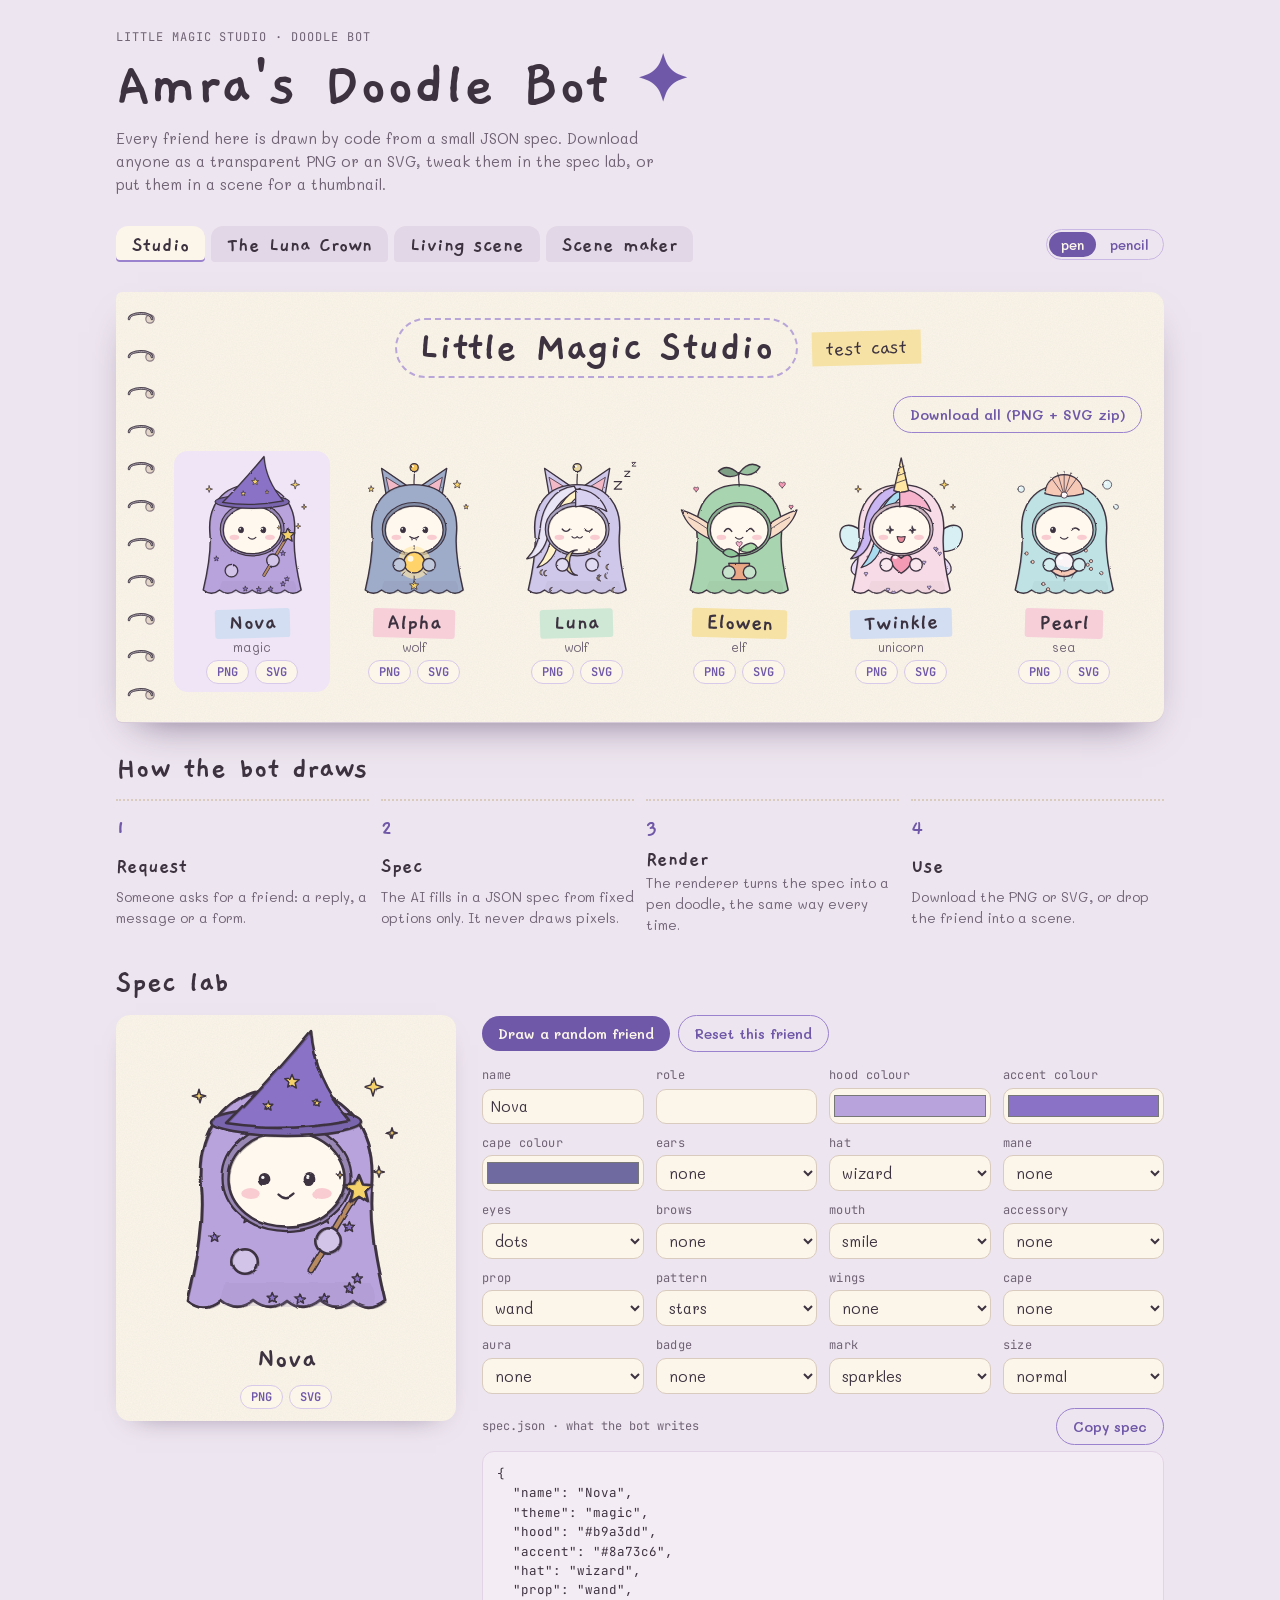
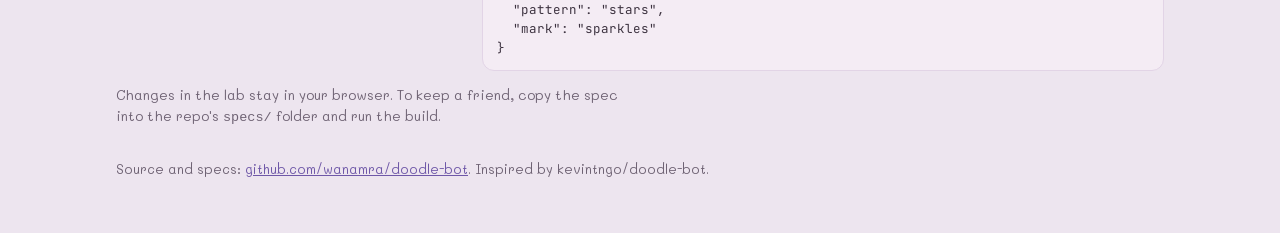
==== commit 043a8a3d: "Living scene: Silver Moon Courtyard with the Luna Crown cast in four chapters Co-Authored-By: Claude" ====
--- a/docs/index.html
+++ b/docs/index.html
@@ -23,6 +23,7 @@
     <nav class="tabs" aria-label="Pages">
       <a href="#" data-view="studio">Studio</a>
       <a href="#luna-crown" data-view="luna-crown">The Luna Crown</a>
+      <a href="living.html">Living scene</a>
       <a href="#scenes" data-view="scenes">Scene maker</a>
     </nav>
     <span class="looks" role="group" aria-label="Line style"><button type="button" data-look="pen" aria-pressed="true">pen</button><button type="button" data-look="pencil" aria-pressed="false">pencil</button></span>
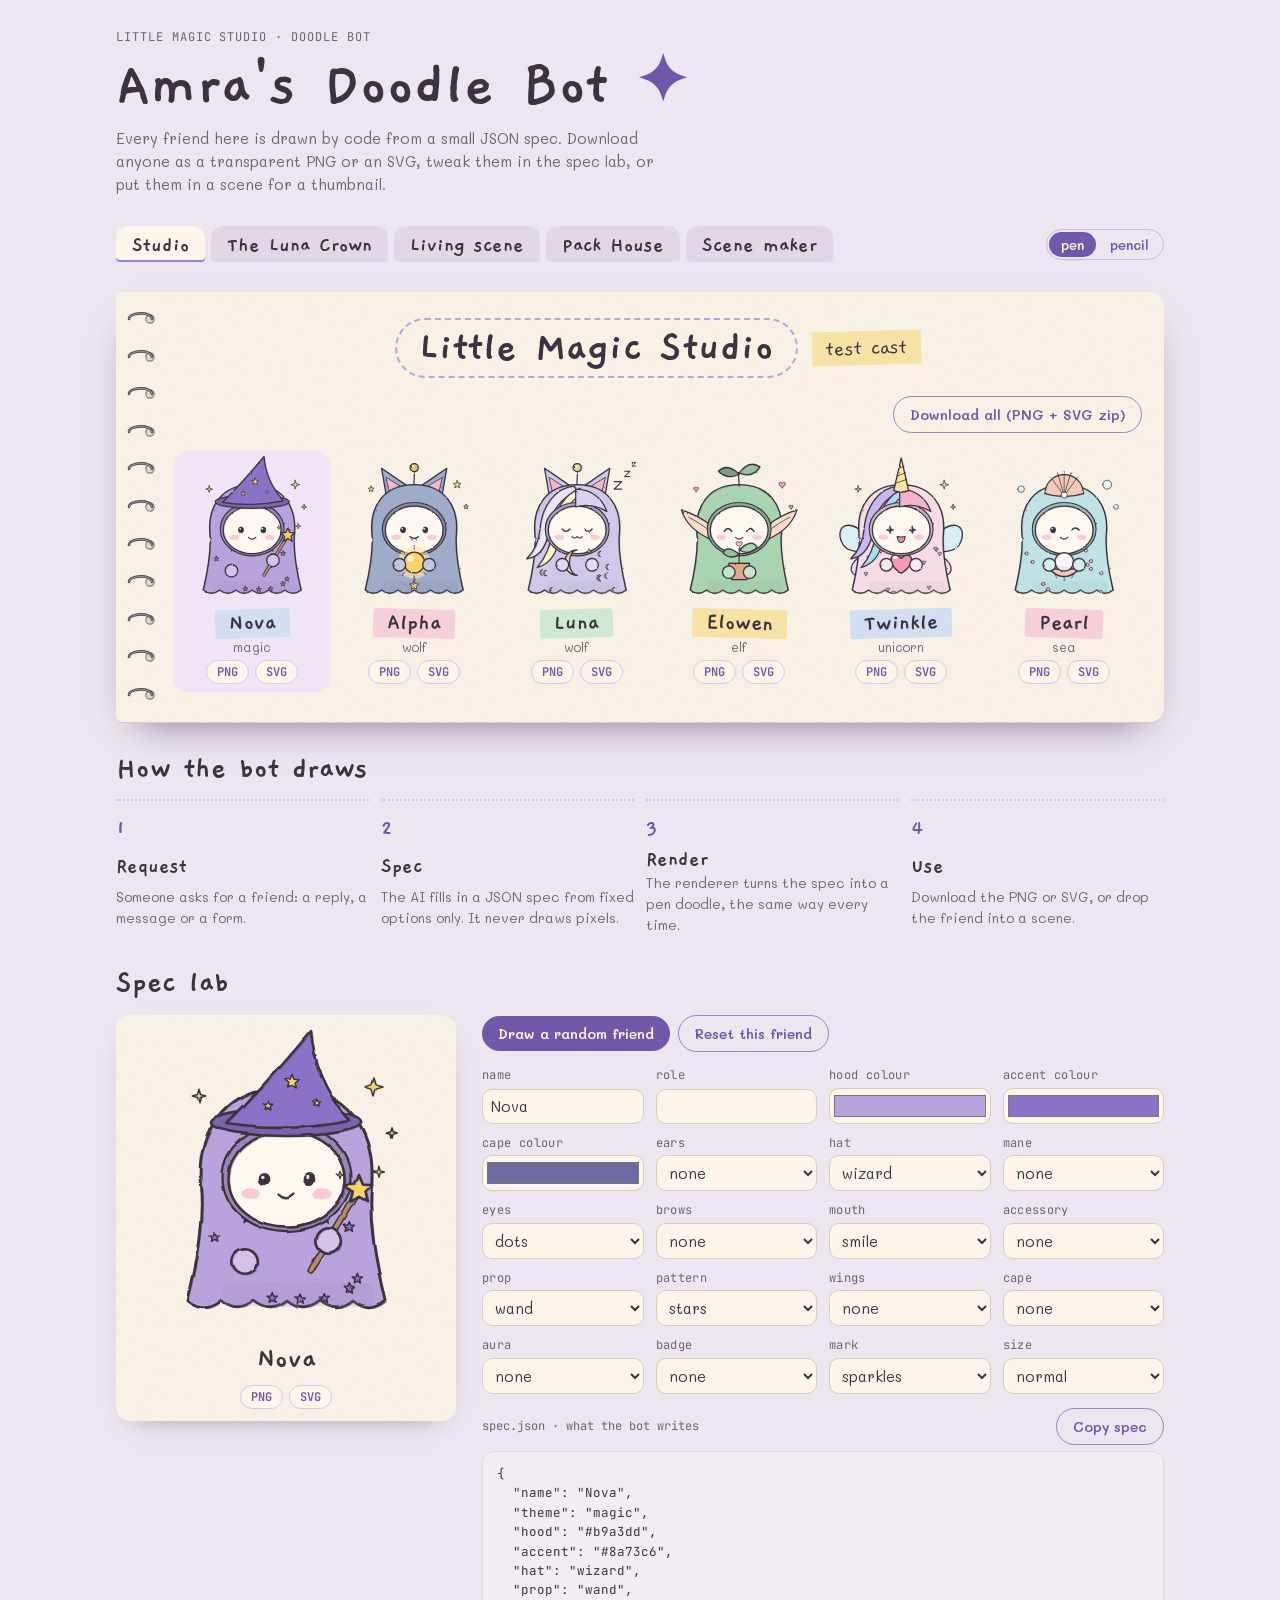
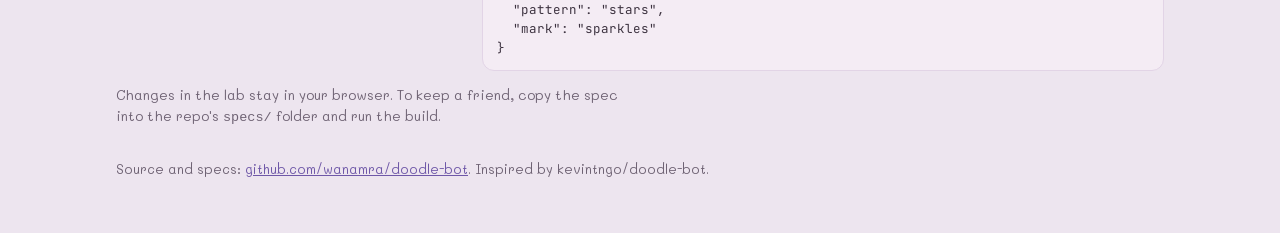
==== commit 68bb144e: "Pack House: exploded isometric cutaway of the Luna Crown, made with Colorfigures Co-Authored-By: Cla" ====
--- a/docs/index.html
+++ b/docs/index.html
@@ -24,6 +24,7 @@
       <a href="#" data-view="studio">Studio</a>
       <a href="#luna-crown" data-view="luna-crown">The Luna Crown</a>
       <a href="living.html">Living scene</a>
+      <a href="pack-house.html">Pack House</a>
       <a href="#scenes" data-view="scenes">Scene maker</a>
     </nav>
     <span class="looks" role="group" aria-label="Line style"><button type="button" data-look="pen" aria-pressed="true">pen</button><button type="button" data-look="pencil" aria-pressed="false">pencil</button></span>
